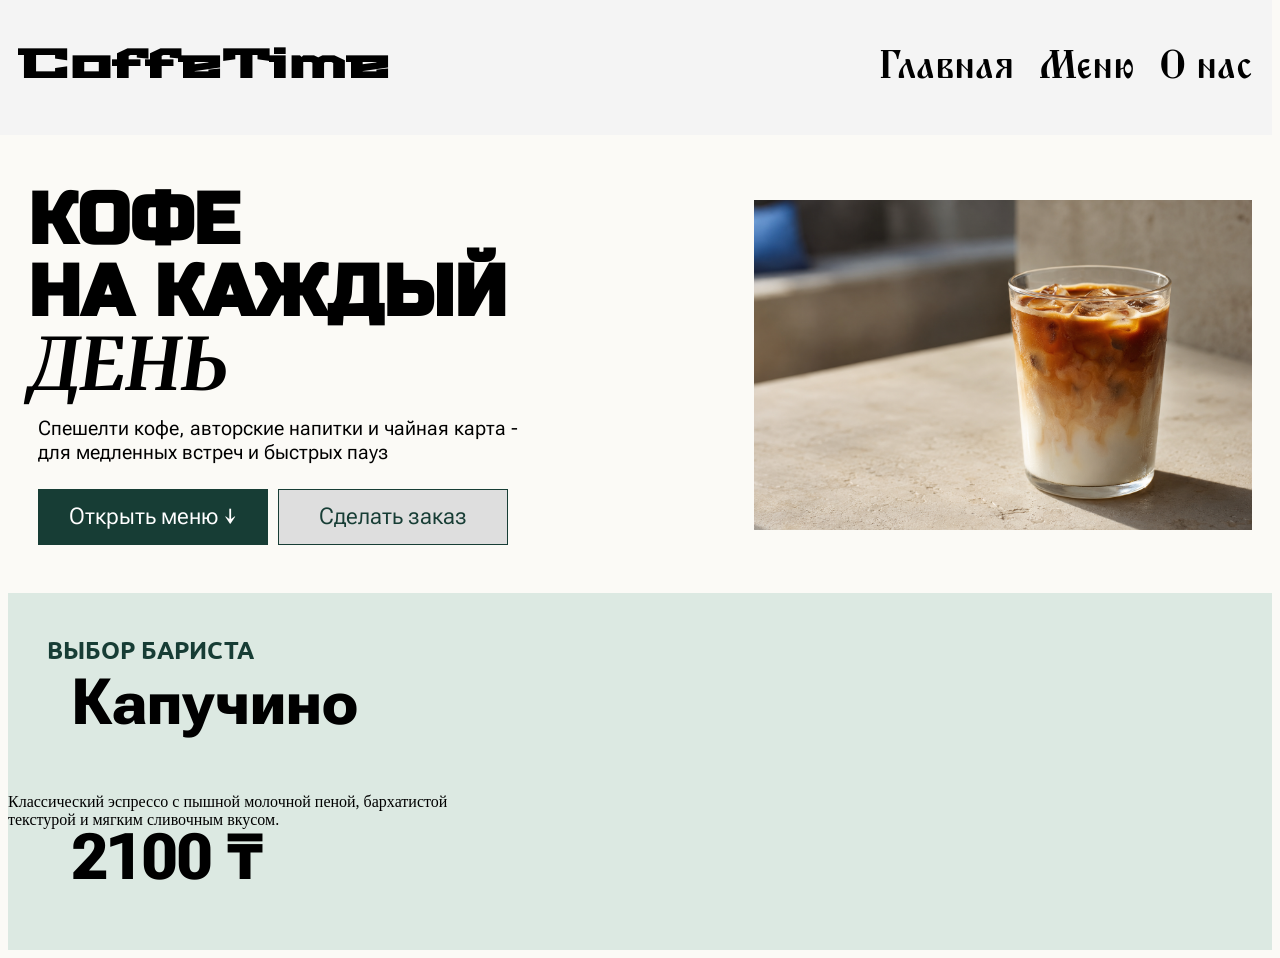
==== index.html @ be076e00 "Initial commit" ====
<!DOCTYPE html>
<html lang="en">
<head>
    <meta charset="UTF-8">
    <meta name="viewport" content="width=device-width, initial-scale=1.0">
    <title>CoffeTime - Добро пожаловать</title>
    <link rel="stylesheet" href="assets/styles/index.css">
</head>
<body>
    <main>
        <header>
            <h1 class="logo">CoffeTime</h1>
            <nav>
                <ul>
                    <li><a href="">Главная</a></li>
                    <li><a href="">Меню</a></li>
                    <li><a href="">О нас</a></li>
                </ul>
            </nav>
        </header>
        <div class="content">
            <div class="text-block">
                <h1>КОФЕ <br>НА КАЖДЫЙ</h1>
                <h1 class="day">ДЕНЬ</h1>
                <p class="desc">Спешелти кофе, авторские напитки и чайная карта - <br>для медленных встреч и быстрых пауз</p>
                <div class="buttons">
                    <button class="first_btn">Открыть меню ↓</button>
                    <button class="second_btn">Сделать заказ</button>
                </div>
            </div>
            <img class="coffe_main" alt="coffee_main" src="assets/images/coffe_main.png">
        </div>
        <div class="barista_box">
            <h3>ВЫБОР БАРИСТА</h3>
            <h2>Капучино</h2>
            <p>Классический эспрессо с пышной молочной пеной, бархатистой<br>текстурой и мягким сливочным вкусом.</p>
            <h2>2100 ₸</h2>
        </div>
    </main>
</body>
</html>
---- assets/styles/index.css ----
@import url('https://fonts.googleapis.com/css2?family=Merriweather:ital,opsz,wght@0,18..144,300..900;1,18..144,300..900&family=Monomakh&family=Roboto+Flex:opsz,wght,XOPQ,XTRA,YOPQ,YTDE,YTFI,YTLC,YTUC@8..144,100..1000,96,468,79,-203,738,514,712&family=Russo+One&family=Stalinist+One&family=Ubuntu+Condensed&family=Ubuntu:ital,wght@0,300;0,400;0,500;0,700;1,300;1,400;1,500;1,700&display=swap');body {
    background-color: #FBFAF6;
}

header {
    display: flex;
    background-color: #f4f4f4;
    justify-content: space-between;
    align-items: center;
    padding: 12px 20px;
    position: sticky;
    margin-top: -10px;
    margin-left: -10px;
}

header nav ul {
    list-style: none;
    display: flex;
    gap: 25px;
}

header .logo {
    font-family: 'Stalinist One', monospace;
    font-size: 40px;
    color: #000000;
}

header a {
    font-family: 'Monomakh', monospace;
    font-size: 40px;
    color: #000000;
    text-decoration: none;
}

header a:hover {
    color: #333634;
    text-decoration: underline;
}

.content {
    display: flex;
    justify-content: space-between;
    align-items: center;
    padding: 0 20px;
    box-sizing: border-box;
    margin-top: 50px;
}

.text-block {
    display: flex;
    flex-direction: column;
}

.content h1 {
    font-family: 'Russo One', monospace;
    font-size: 72px;
    margin: 0;
    line-height: 1;
}

.content .day {
    font-family: 'Merriweather', monospace;
    font-size: 72px;
    font-style: italic;
    margin: 0 0 15px 0;
}

.content .desc {
    font-family: 'Roboto Flex', monospace;
    font-size: 20px;
    margin: 0 0 25px 10px;
}

.buttons {
    display: flex;
    gap: 10px;
}

.first_btn, .second_btn {
    font-family: 'Roboto Flex', monospace;
    font-size: 23px;
    width: 230px;
    height: 56px;
    margin: 0;
    cursor: pointer;
}

.first_btn {
    background-color: #173D35;
    color: #FFFFFF;
    border: none;
    margin-left: 10px;
}

.first_btn:hover {
    background-color: #1B4B40;
}

.second_btn {
    background-color: #DEDEDE;
    color: #173D35;
    border: 1px solid #173D35;
}

.second_btn:hover {
    background-color: #EDEDED;
}

.content .coffe_main {
    width: 498px;
    height: 330px;
    object-fit: cover;
    flex-shrink: 0;
}

.barista_box {
    background-color: #DCE9E2;
    color: #000000;
    margin-top: 48px;
    padding-top: 17px;
    padding-bottom: 2px;
    padding-left: -10px;
}

.barista_box h3 {
    font-family: 'Ubuntu', monospace;
    font-size: 24px;
    color: #173D35;
    margin-left: 39px;
}

.barista_box h2 {
    font-family: 'Roboto Flex', monospace;
    font-size: 64px;
    font-style:normal;
    margin-top: -25px;
    margin-left: 64px;
}
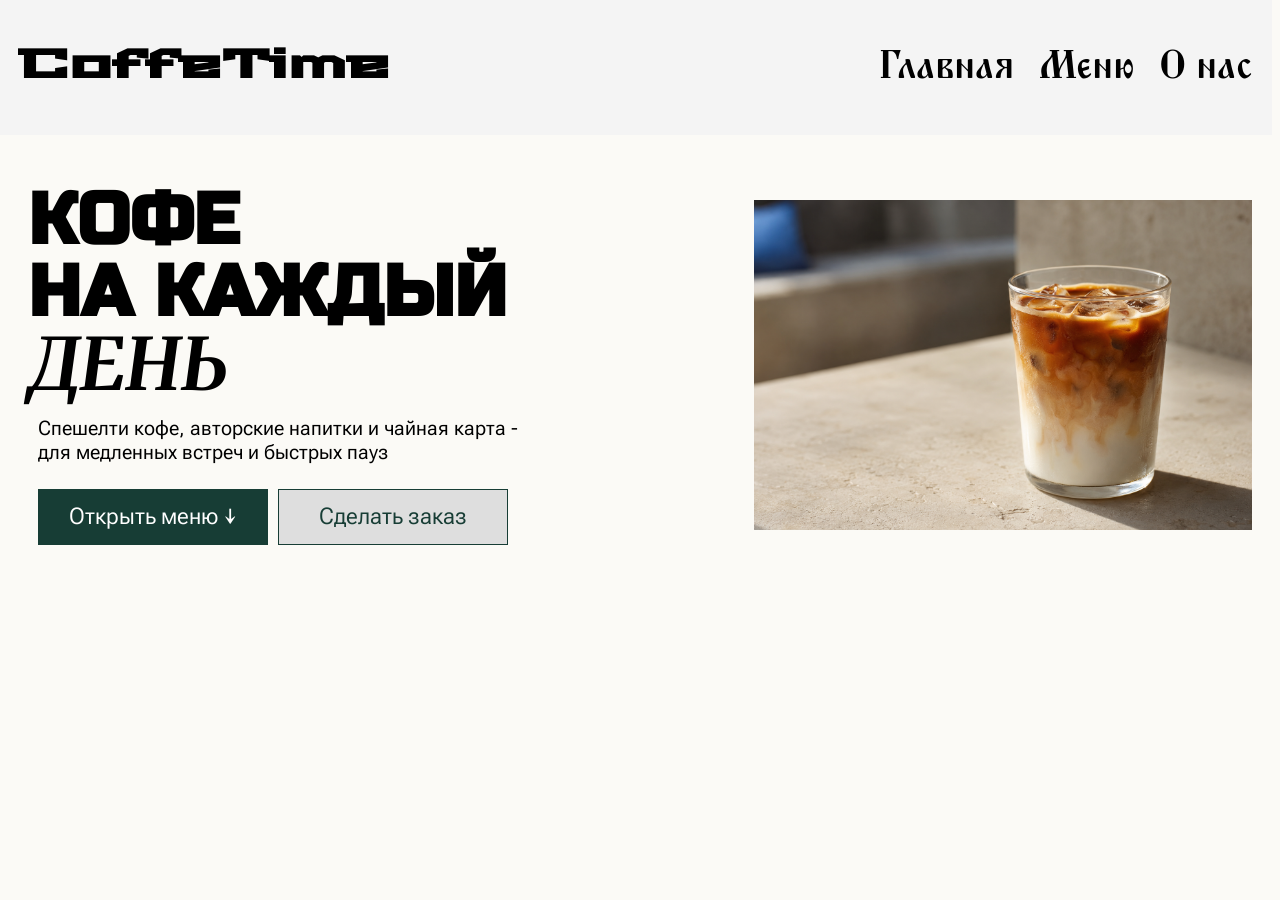
==== commit 75d5490a: "2" ====
--- a/index.html
+++ b/index.html
@@ -30,12 +30,6 @@
             </div>
             <img class="coffe_main" alt="coffee_main" src="assets/images/coffe_main.png">
         </div>
-        <div class="barista_box">
-            <h3>ВЫБОР БАРИСТА</h3>
-            <h2>Капучино</h2>
-            <p>Классический эспрессо с пышной молочной пеной, бархатистой<br>текстурой и мягким сливочным вкусом.</p>
-            <h2>2100 ₸</h2>
-        </div>
     </main>
 </body>
 </html>
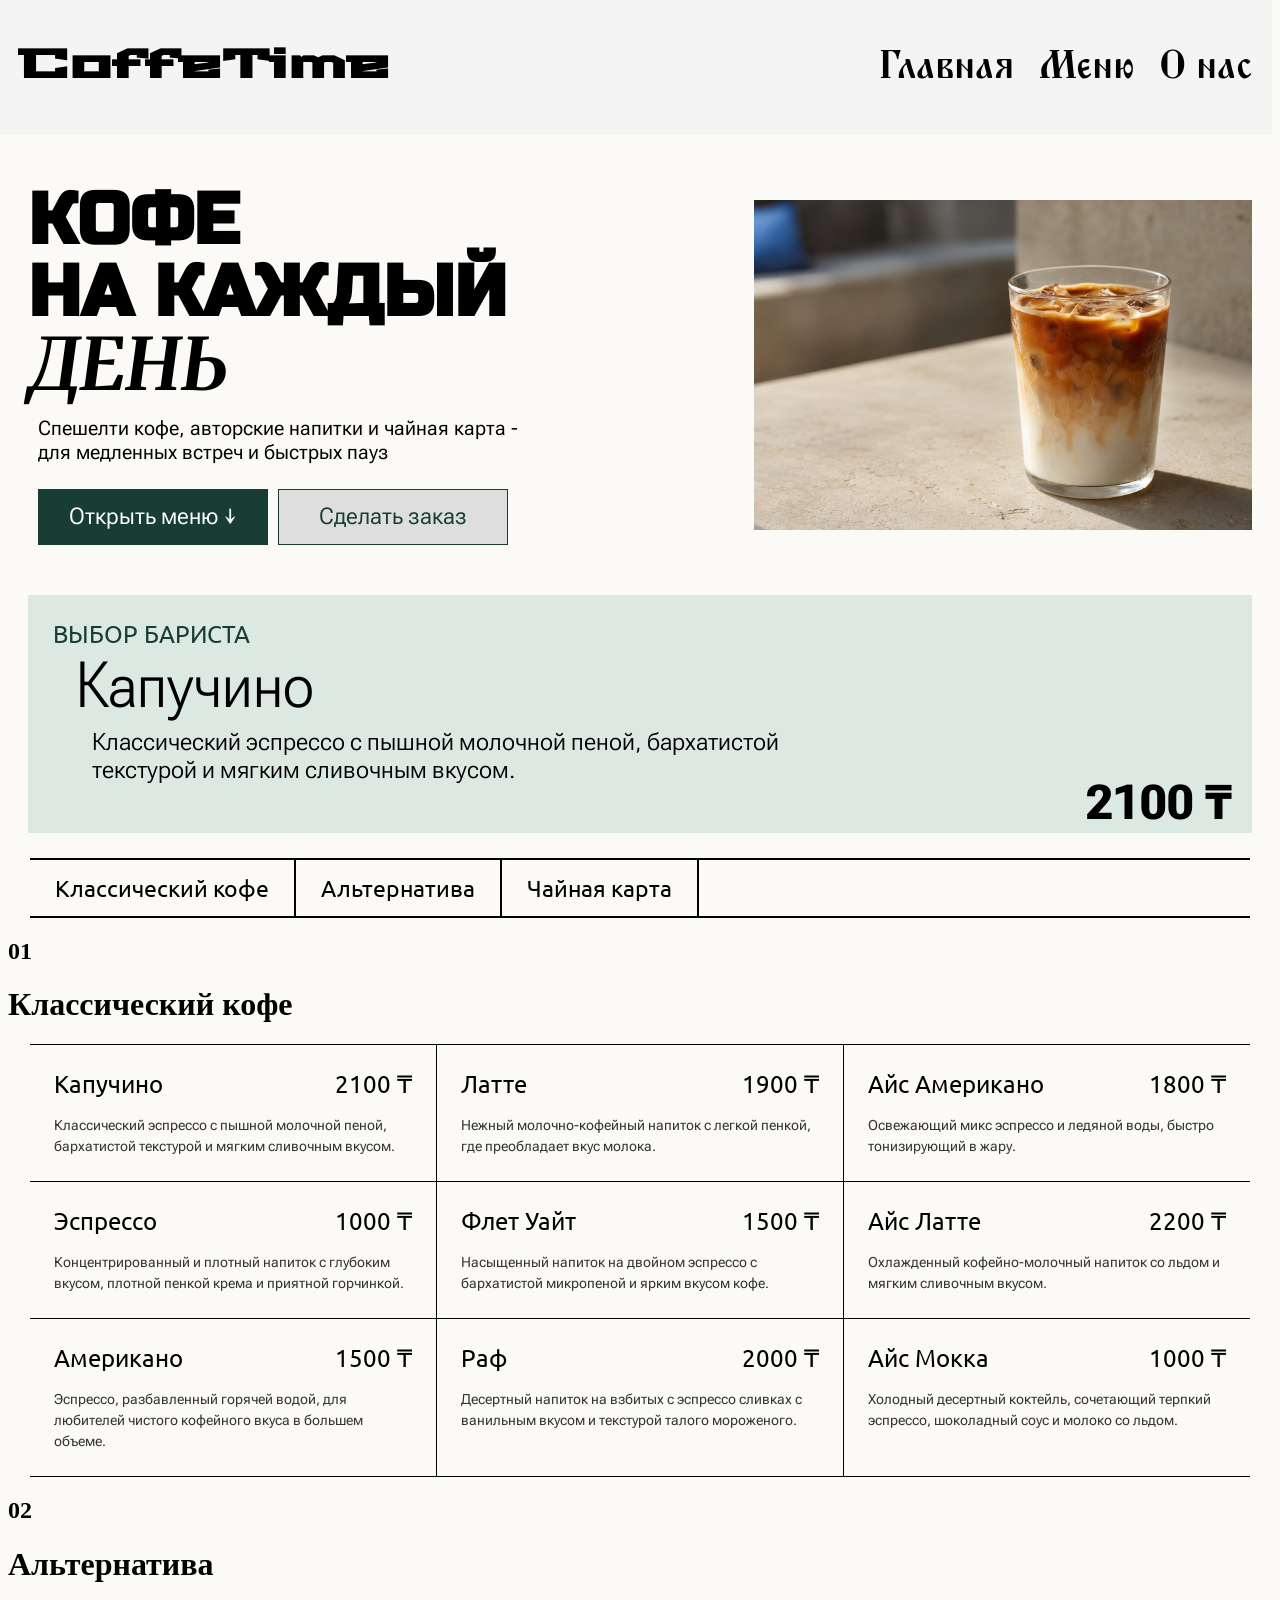
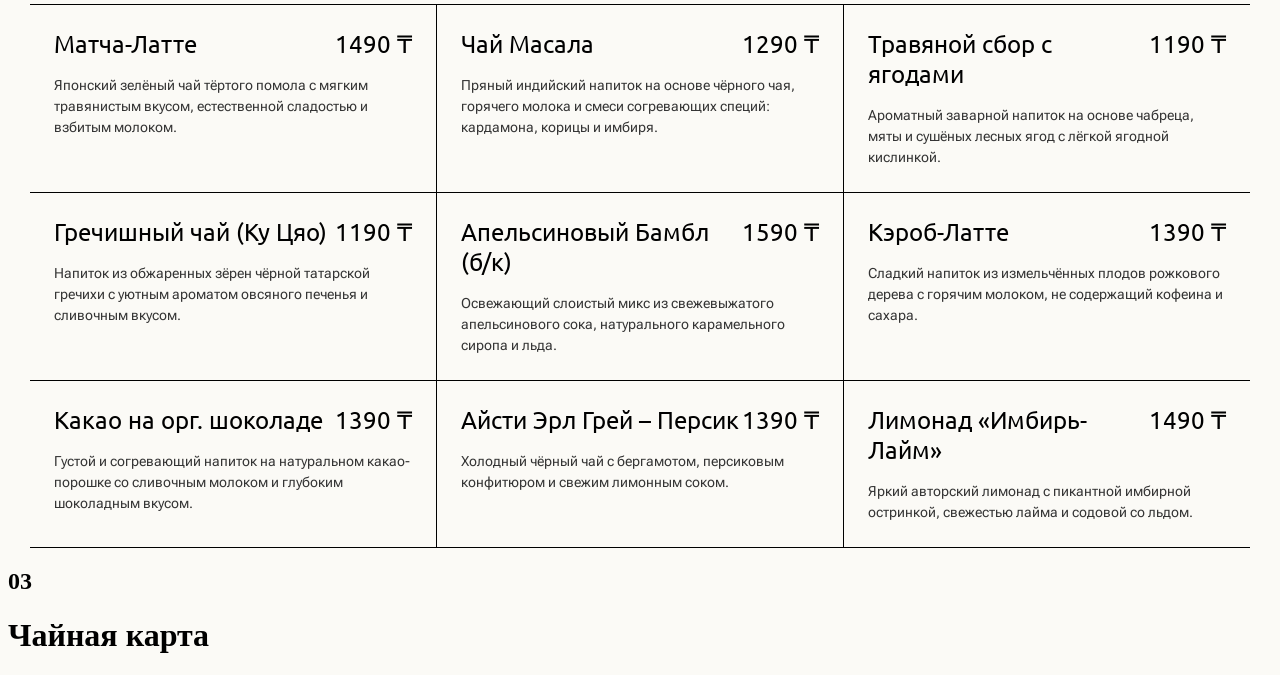
==== commit c47d496a: "21346872136486" ====
--- a/index.html
+++ b/index.html
@@ -8,12 +8,12 @@
 </head>
 <body>
     <main>
-        <header>
+        <header id="main">
             <h1 class="logo">CoffeTime</h1>
             <nav>
                 <ul>
-                    <li><a href="">Главная</a></li>
-                    <li><a href="">Меню</a></li>
+                    <li><a href="#main">Главная</a></li>
+                    <li><a href="#menu">Меню</a></li>
                     <li><a href="">О нас</a></li>
                 </ul>
             </nav>
@@ -24,12 +24,169 @@
                 <h1 class="day">ДЕНЬ</h1>
                 <p class="desc">Спешелти кофе, авторские напитки и чайная карта - <br>для медленных встреч и быстрых пауз</p>
                 <div class="buttons">
-                    <button class="first_btn">Открыть меню ↓</button>
+                    <a href="#menu"><button class="first_btn">Открыть меню ↓</button></a>
                     <button class="second_btn">Сделать заказ</button>
                 </div>
             </div>
             <img class="coffe_main" alt="coffee_main" src="assets/images/coffe_main.png">
         </div>
+        <div class="content" id="menu">
+            <div class="barista_box">
+                <h3 class="text-block">ВЫБОР БАРИСТА</h3>
+                <h2 class="text-block">Капучино</h2>
+                <p class="text-block">Классический эспрессо с пышной молочной пеной, бархатистой<br>текстурой и мягким сливочным вкусом.</p>
+                <h2 class="price">2100 ₸</h2>
+            </div>
+        </div>
+        <div class="selector">
+            <nav>
+                <ul>
+                    <li><button class="first">Классический кофе</button></li>
+                    <li><button class="second">Альтернатива</button></li>
+                    <li><button class="third">Чайная карта</button></li>
+                </ul>
+            </nav>
+        </div>
+        <h2>01</h2>
+        <h1>Классический кофе</h1>
+        <div class="menu-grid">
+            <div class="menu-item">
+                <div class="item-header">
+                <span class="item-name">Капучино</span>
+                <span class="item-price">2100 ₸</span>
+                </div>
+                <p class="item-desc">Классический эспрессо с пышной молочной пеной, бархатистой текстурой и мягким сливочным вкусом.</p>
+            </div>
+            <div class="menu-item">
+                <div class="item-header">
+                <span class="item-name">Латте</span>
+                <span class="item-price">1900 ₸</span>
+                </div>
+                <p class="item-desc">Нежный молочно-кофейный напиток с легкой пенкой, где преобладает вкус молока.</p>
+            </div>
+            <div class="menu-item">
+                <div class="item-header">
+                <span class="item-name">Айс Американо</span>
+                <span class="item-price">1800 ₸</span>
+                </div>
+                <p class="item-desc">Освежающий микс эспрессо и ледяной воды, быстро тонизирующий в жару.</p>
+            </div>
+
+            <div class="menu-item">
+                <div class="item-header">
+                <span class="item-name">Эспрессо</span>
+                <span class="item-price">1000 ₸</span>
+                </div>
+                <p class="item-desc">Концентрированный и плотный напиток с глубоким вкусом, плотной пенкой крема и приятной горчинкой.</p>
+            </div>
+            <div class="menu-item">
+                <div class="item-header">
+                <span class="item-name">Флет Уайт</span>
+                <span class="item-price">1500 ₸</span>
+                </div>
+                <p class="item-desc">Насыщенный напиток на двойном эспрессо с бархатистой микропеной и ярким вкусом кофе.</p>
+            </div>
+            <div class="menu-item">
+                <div class="item-header">
+                <span class="item-name">Айс Латте</span>
+                <span class="item-price">2200 ₸</span>
+                </div>
+                <p class="item-desc">Охлажденный кофейно-молочный напиток со льдом и мягким сливочным вкусом.</p>
+            </div>
+
+            <div class="menu-item">
+                <div class="item-header">
+                <span class="item-name">Американо</span>
+                <span class="item-price">1500 ₸</span>
+                </div>
+                <p class="item-desc">Эспрессо, разбавленный горячей водой, для любителей чистого кофейного вкуса в большем объеме.</p>
+            </div>
+            <div class="menu-item">
+                <div class="item-header">
+                <span class="item-name">Раф</span>
+                <span class="item-price">2000 ₸</span>
+                </div>
+                <p class="item-desc">Десертный напиток на взбитых с эспрессо сливках с ванильным вкусом и текстурой талого мороженого.</p>
+            </div>
+            <div class="menu-item">
+                <div class="item-header">
+                <span class="item-name">Айс Мокка</span>
+                <span class="item-price">1000 ₸</span>
+                </div>
+                <p class="item-desc">Холодный десертный коктейль, сочетающий терпкий эспрессо, шоколадный соус и молоко со льдом.</p>
+            </div>
+        </div>
+        <h2>02</h2>
+        <h1>Альтернатива</h1>
+        <div class="menu-grid">
+            <div class="menu-item">
+                <div class="item-header">
+                <span class="item-name">Матча-Латте</span>
+                <span class="item-price">1490 ₸</span>
+                </div>
+                <p class="item-desc">Японский зелёный чай тёртого помола с мягким травянистым вкусом, естественной сладостью и взбитым молоком.</p>
+            </div>
+            <div class="menu-item">
+                <div class="item-header">
+                <span class="item-name">Чай Масала</span>
+                <span class="item-price">1290 ₸</span>
+                </div>
+                <p class="item-desc">Пряный индийский напиток на основе чёрного чая, горячего молока и смеси согревающих специй: кардамона, корицы и имбиря.</p>
+            </div>
+            <div class="menu-item">
+                <div class="item-header">
+                <span class="item-name">Травяной сбор с ягодами</span>
+                <span class="item-price">1190 ₸</span>
+                </div>
+                <p class="item-desc">Ароматный заварной напиток на основе чабреца, мяты и сушёных лесных ягод с лёгкой ягодной кислинкой.</p>
+            </div>
+
+            <div class="menu-item">
+                <div class="item-header">
+                <span class="item-name">Гречишный чай (Ку Цяо)</span>
+                <span class="item-price">1190 ₸</span>
+                </div>
+                <p class="item-desc">Напиток из обжаренных зёрен чёрной татарской гречихи с уютным ароматом овсяного печенья и сливочным вкусом.</p>
+            </div>
+            <div class="menu-item">
+                <div class="item-header">
+                <span class="item-name">Апельсиновый Бамбл (б/к)</span>
+                <span class="item-price">1590 ₸</span>
+                </div>
+                <p class="item-desc">Освежающий слоистый микс из свежевыжатого апельсинового сока, натурального карамельного сиропа и льда.</p>
+            </div>
+            <div class="menu-item">
+                <div class="item-header">
+                <span class="item-name">Кэроб-Латте</span>
+                <span class="item-price">1390 ₸</span>
+                </div>
+                <p class="item-desc">Сладкий напиток из измельчённых плодов рожкового дерева с горячим молоком, не содержащий кофеина и сахара.</p>
+            </div>
+
+            <div class="menu-item">
+                <div class="item-header">
+                <span class="item-name">Какао на орг. шоколаде</span>
+                <span class="item-price">1390 ₸</span>
+                </div>
+                <p class="item-desc">Густой и согревающий напиток на натуральном какао-порошке со сливочным молоком и глубоким шоколадным вкусом.</p>
+            </div>
+            <div class="menu-item">
+                <div class="item-header">
+                <span class="item-name">Айсти Эрл Грей – Персик</span>
+                <span class="item-price">1390 ₸</span>
+                </div>
+                <p class="item-desc">Холодный чёрный чай с бергамотом, персиковым конфитюром и свежим лимонным соком.</p>
+            </div>
+            <div class="menu-item">
+                <div class="item-header">
+                <span class="item-name">Лимонад «Имбирь-Лайм»</span>
+                <span class="item-price">1490 ₸</span>
+                </div>
+                <p class="item-desc">Яркий авторский лимонад с пикантной имбирной остринкой, свежестью лайма и содовой со льдом.</p>
+            </div>
+        </div>
+        <h2>03</h2>
+        <h1>Чайная карта</h1>
     </main>
 </body>
 </html>
--- a/assets/styles/index.css
+++ b/assets/styles/index.css
@@ -1,4 +1,12 @@
 @import url('https://fonts.googleapis.com/css2?family=Merriweather:ital,opsz,wght@0,18..144,300..900;1,18..144,300..900&family=Monomakh&family=Roboto+Flex:opsz,wght,XOPQ,XTRA,YOPQ,YTDE,YTFI,YTLC,YTUC@8..144,100..1000,96,468,79,-203,738,514,712&family=Russo+One&family=Stalinist+One&family=Ubuntu+Condensed&family=Ubuntu:ital,wght@0,300;0,400;0,500;0,700;1,300;1,400;1,500;1,700&display=swap');body {
+    background-color: #FBFAF6;
+}
+
+html {
+  scroll-behavior: smooth;
+}
+
+body {
     background-color: #FBFAF6;
 }
 
@@ -46,11 +54,6 @@
     margin-top: 50px;
 }
 
-.text-block {
-    display: flex;
-    flex-direction: column;
-}
-
 .content h1 {
     font-family: 'Russo One', monospace;
     font-size: 72px;
@@ -114,25 +117,173 @@
 }
 
 .barista_box {
+    width: 100%;
     background-color: #DCE9E2;
-    color: #000000;
-    margin-top: 48px;
-    padding-top: 17px;
-    padding-bottom: 2px;
-    padding-left: -10px;
+    padding-bottom: 25px;
 }
 
 .barista_box h3 {
     font-family: 'Ubuntu', monospace;
     font-size: 24px;
+    font-weight: 400;
     color: #173D35;
-    margin-left: 39px;
+    margin-left: 25px;
 }
 
 .barista_box h2 {
     font-family: 'Roboto Flex', monospace;
     font-size: 64px;
-    font-style:normal;
+    font-style: normal;
+    font-weight: 400;
+    margin-left: 48px;
     margin-top: -25px;
+}
+
+.barista_box p {
+    font-family: 'Roboto Flex', monospace;
+    font-size: 24px;
+    font-style: normal;
+    font-weight: 350;
+    margin-top: -48px;
     margin-left: 64px;
-}+}
+
+.barista_box .price {
+    position: absolute;
+    right: 48px;
+    transform: translateY(-60%);
+    font-family: 'Roboto Flex', monospace;
+    font-size: 48px;
+    font-weight: bold;
+    margin: 0;
+}
+
+.text-block {
+    display: flex;
+    flex-direction: column;
+}
+
+.selector {
+    display: flex;
+    background-color: #FBFAF6;
+    justify-content: space-between;
+    align-items: center;    
+    position: sticky;
+    margin-top: 25px;
+    margin-left: 22px;
+    margin-right: 22px;
+    border: 2px solid #000000;
+    border-left: none;
+    border-right: none;
+}
+
+.selector nav ul {
+    list-style: none;
+    display: flex;
+    gap: 0px;
+    width: 100%;
+    margin: 0;
+    padding: 0;
+}
+
+.selector button {
+    font-family: 'Ubuntu', monospace;
+    font-weight: 400;
+    font-size: 23px;
+    flex: 1;
+    height: 56px;
+    margin: 0;
+    cursor: pointer;
+    background-color: #FBFAF6;
+    box-sizing: border-box;
+    padding-left: 25px;
+    padding-right: 25px;
+}
+
+.selector .first {
+    border-top: none;
+    border-bottom: none;
+    border-left: none;
+    border-right: none;
+}
+
+.selector .second {
+    border-left: 2px solid #000000;
+
+    border-top: none;
+    border-bottom: none;
+    border-right: none;
+}
+
+.selector .third {
+    border-left: 2px solid #000000;
+    border-right: 2px solid #000000;
+
+    border-top: none;
+    border-bottom: none;
+}
+
+.menu-grid {
+  display: grid;
+  grid-template-columns: repeat(3, 1fr);
+  background-color: #FBFAF6;
+  margin-left: 22px;
+  margin-right: 22px;
+  box-sizing: border-box;
+  gap: 1px;
+  background-color: #000000;
+
+  border: 1px solid #000000;
+  border-left: none;
+  border-right: none;
+}
+
+.menu-item {
+  background-color: #FBFAF6;
+  padding: 24px;
+  display: flex;
+  flex-direction: column;
+  box-sizing: border-box;
+}
+
+.item-header {
+  display: flex;
+  justify-content: space-between;
+  align-items: baseline;
+  margin-bottom: 16px;
+}
+
+.item-name {
+  font-family: 'Ubuntu', monospace;
+  font-size: 24px;
+  font-weight: 400;
+  color: #000000;
+}
+
+.item-price {
+  font-family: 'Ubuntu', monospace;
+  font-size: 24px;
+  font-weight: normal;
+  color: #000000;
+  white-space: nowrap;
+}
+
+.item-desc {
+  font-family: 'Roboto Flex', monospace;
+  font-size: 14px;
+  line-height: 1.5;
+  color: #333333;
+  margin: 0;
+}
+
+@media (max-width: 900px) {
+  .menu-grid {
+    grid-template-columns: repeat(2, 1fr);
+  }
+}
+
+@media (max-width: 600px) {
+  .menu-grid {
+    grid-template-columns: 1fr;
+  }
+}
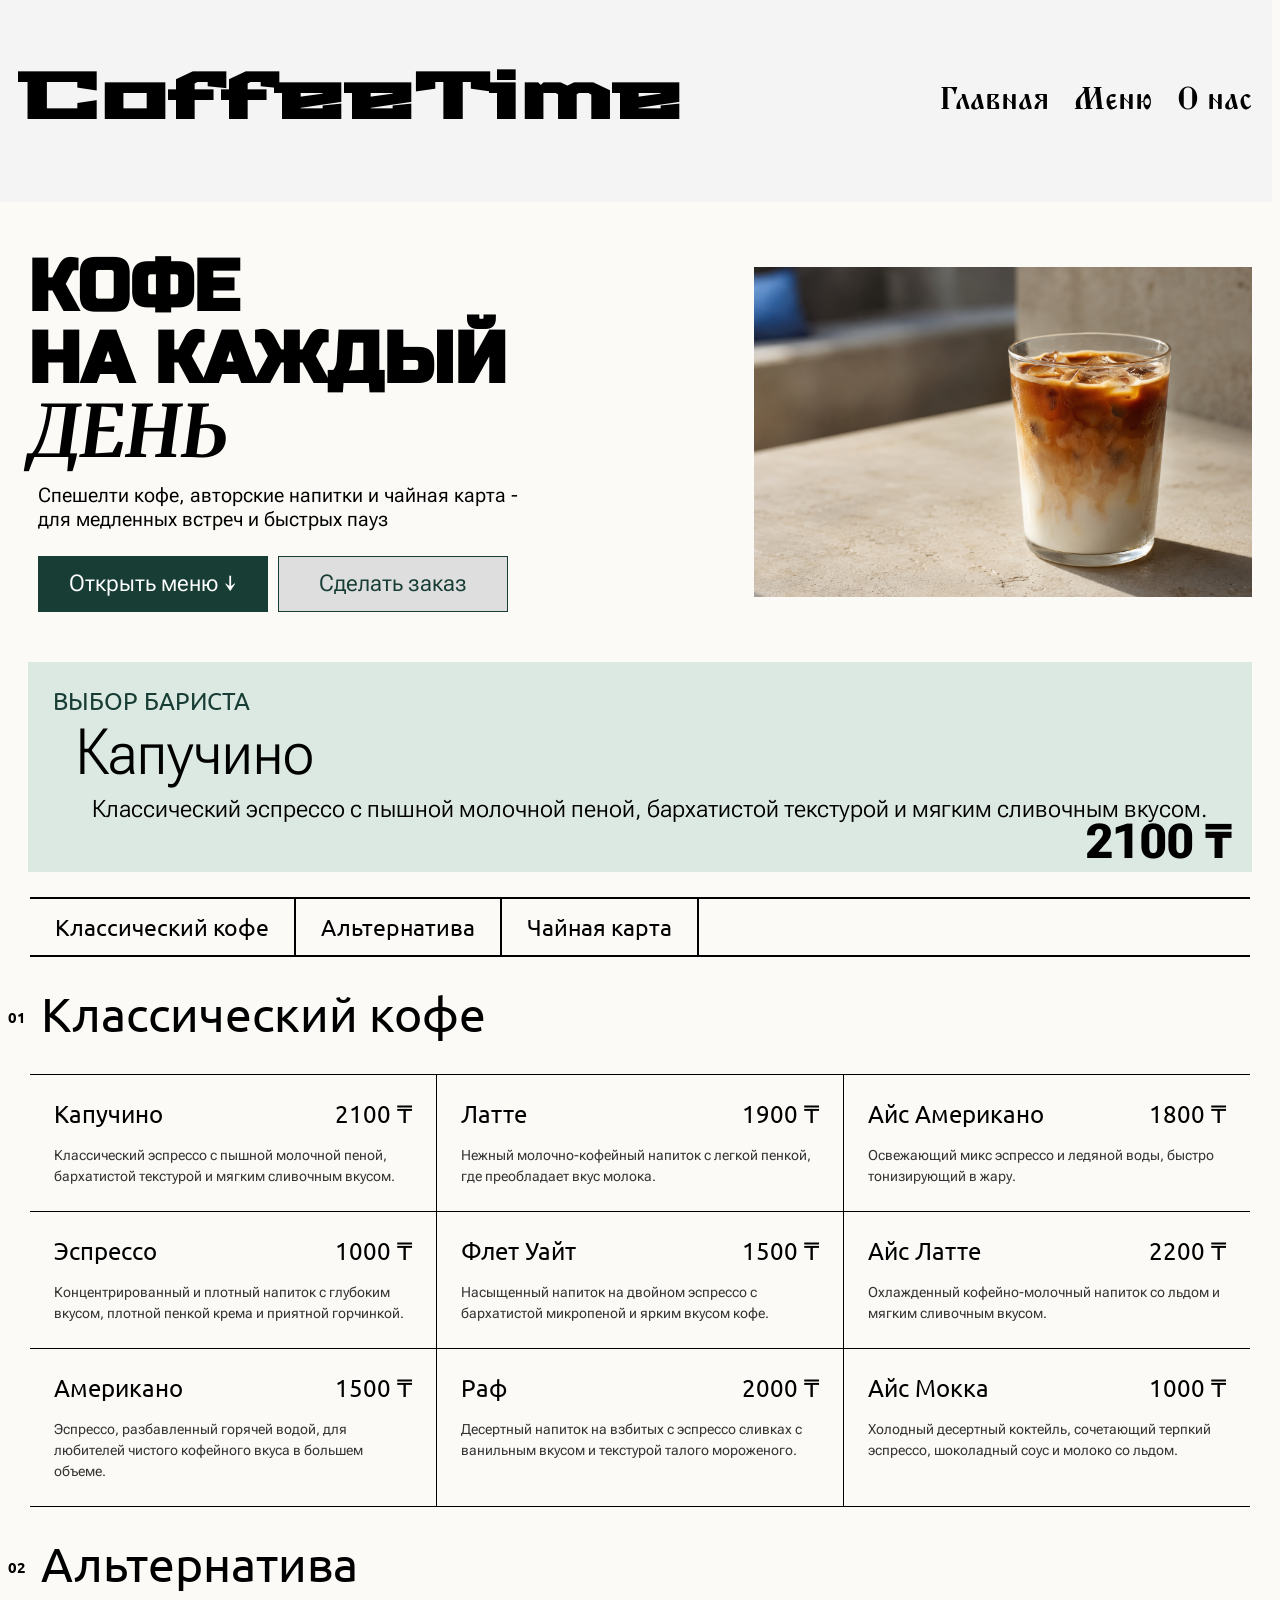
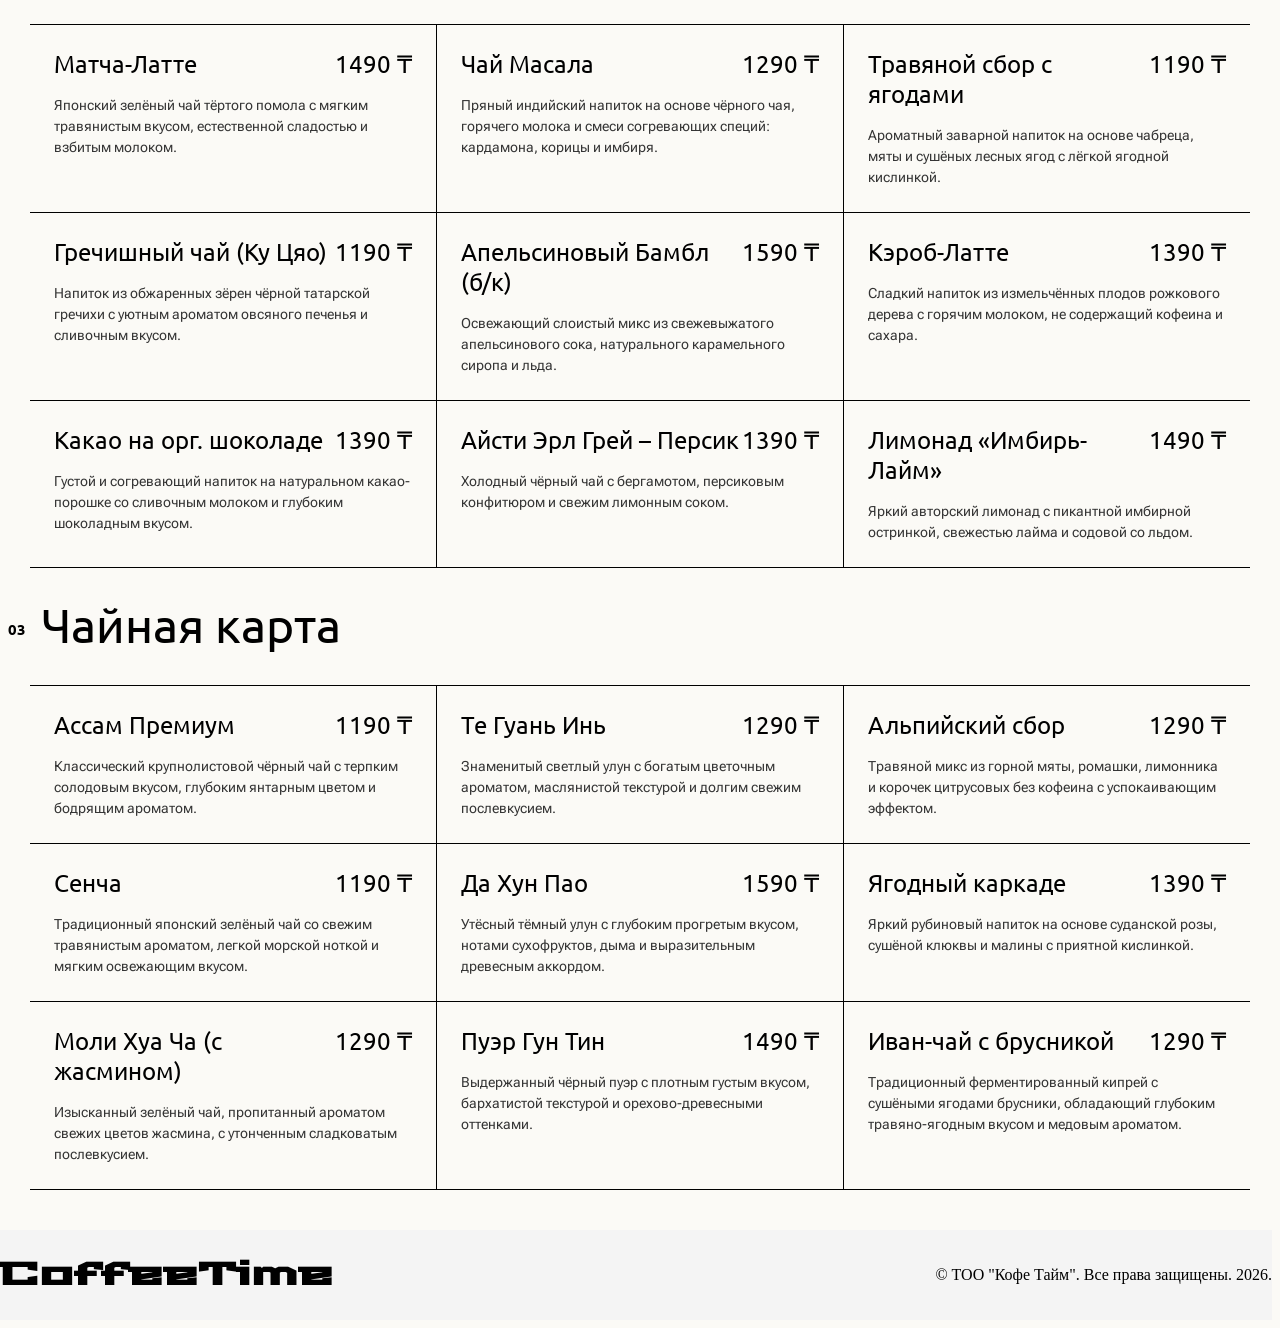
==== commit 67cac202: "Updated layout and stylesheet" ====
--- a/index.html
+++ b/index.html
@@ -3,13 +3,13 @@
 <head>
     <meta charset="UTF-8">
     <meta name="viewport" content="width=device-width, initial-scale=1.0">
-    <title>CoffeTime - Добро пожаловать</title>
+    <title>CoffeeTime - Добро пожаловать</title>
     <link rel="stylesheet" href="assets/styles/index.css">
 </head>
 <body>
     <main>
         <header id="main">
-            <h1 class="logo">CoffeTime</h1>
+            <h1 class="logo">CoffeeTime</h1>
             <nav>
                 <ul>
                     <li><a href="#main">Главная</a></li>
@@ -33,22 +33,24 @@
         <div class="content" id="menu">
             <div class="barista_box">
                 <h3 class="text-block">ВЫБОР БАРИСТА</h3>
-                <h2 class="text-block">Капучино</h2>
-                <p class="text-block">Классический эспрессо с пышной молочной пеной, бархатистой<br>текстурой и мягким сливочным вкусом.</p>
-                <h2 class="price">2100 ₸</h2>
+                <h2 class="text-block" id="coffee_name">Капучино</h2>
+                <p class="text-block" id="coffee_description">Классический эспрессо с пышной молочной пеной, бархатистой<br>текстурой и мягким сливочным вкусом.</p>
+                <h2 class="price" id="coffee_price">2100 ₸</h2>
             </div>
         </div>
         <div class="selector">
             <nav>
                 <ul>
-                    <li><button class="first">Классический кофе</button></li>
-                    <li><button class="second">Альтернатива</button></li>
-                    <li><button class="third">Чайная карта</button></li>
+                    <li><a href="#classic-coffee"><button class="first">Классический кофе</button></a></li>
+                    <li><a href="#alternatives"><button class="second">Альтернатива</button></a></li>
+                    <li><a href="#tea-card"><button class="third">Чайная карта</button></a></li>
                 </ul>
             </nav>
         </div>
-        <h2>01</h2>
-        <h1>Классический кофе</h1>
+        <div class="menu_category">
+            <h2 id="classic-coffee" class="number">01</h2>
+            <h1 class="category_name">Классический кофе</h1>
+        </div>
         <div class="menu-grid">
             <div class="menu-item">
                 <div class="item-header">
@@ -116,8 +118,10 @@
                 <p class="item-desc">Холодный десертный коктейль, сочетающий терпкий эспрессо, шоколадный соус и молоко со льдом.</p>
             </div>
         </div>
-        <h2>02</h2>
-        <h1>Альтернатива</h1>
+        <div class="menu_category">
+            <h2 id="alternatives" class="number">02</h2>
+            <h1 class="category_name">Альтернатива</h1>
+        </div>
         <div class="menu-grid">
             <div class="menu-item">
                 <div class="item-header">
@@ -185,8 +189,85 @@
                 <p class="item-desc">Яркий авторский лимонад с пикантной имбирной остринкой, свежестью лайма и содовой со льдом.</p>
             </div>
         </div>
-        <h2>03</h2>
-        <h1>Чайная карта</h1>
+        <div class="menu_category">
+            <h2 id="tea-card" class="number">03</h2>
+            <h1 class="category_name">Чайная карта</h1>
+        </div>
+        <div class="menu-grid">
+            <div class="menu-item">
+                <div class="item-header">
+                <span class="item-name">Ассам Премиум</span>
+                <span class="item-price">1190 ₸</span>
+                </div>
+                <p class="item-desc">Классический крупнолистовой чёрный чай с терпким солодовым вкусом, глубоким янтарным цветом и бодрящим ароматом.</p>
+            </div>
+            <div class="menu-item">
+                <div class="item-header">
+                <span class="item-name">Те Гуань Инь</span>
+                <span class="item-price">1290 ₸</span>
+                </div>
+                <p class="item-desc">Знаменитый светлый улун с богатым цветочным ароматом, маслянистой текстурой и долгим свежим послевкусием.</p>
+            </div>
+            <div class="menu-item">
+                <div class="item-header">
+                <span class="item-name">Альпийский сбор</span>
+                <span class="item-price">1290 ₸</span>
+                </div>
+                <p class="item-desc">Травяной микс из горной мяты, ромашки, лимонника и корочек цитрусовых без кофеина с успокаивающим эффектом.</p>
+            </div>
+
+            <div class="menu-item">
+                <div class="item-header">
+                <span class="item-name">Сенча</span>
+                <span class="item-price">1190 ₸</span>
+                </div>
+                <p class="item-desc">Традиционный японский зелёный чай со свежим травянистым ароматом, легкой морской ноткой и мягким освежающим вкусом.</p>
+            </div>
+            <div class="menu-item">
+                <div class="item-header">
+                <span class="item-name">Да Хун Пао</span>
+                <span class="item-price">1590 ₸</span>
+                </div>
+                <p class="item-desc">Утёсный тёмный улун с глубоким прогретым вкусом, нотами сухофруктов, дыма и выразительным древесным аккордом.</p>
+            </div>
+            <div class="menu-item">
+                <div class="item-header">
+                <span class="item-name">Ягодный каркаде</span>
+                <span class="item-price">1390 ₸</span>
+                </div>
+                <p class="item-desc">Яркий рубиновый напиток на основе суданской розы, сушёной клюквы и малины с приятной кислинкой.</p>
+            </div>
+
+            <div class="menu-item">
+                <div class="item-header">
+                <span class="item-name">Моли Хуа Ча (с жасмином)</span>
+                <span class="item-price">1290 ₸</span>
+                </div>
+                <p class="item-desc">Изысканный зелёный чай, пропитанный ароматом свежих цветов жасмина, с утонченным сладковатым послевкусием.</p>
+            </div>
+            <div class="menu-item">
+                <div class="item-header">
+                <span class="item-name">Пуэр Гун Тин</span>
+                <span class="item-price">1490 ₸</span>
+                </div>
+                <p class="item-desc">Выдержанный чёрный пуэр с плотным густым вкусом, бархатистой текстурой и орехово-древесными оттенками.</p>
+            </div>
+            <div class="menu-item">
+                <div class="item-header">
+                <span class="item-name">Иван-чай с брусникой</span>
+                <span class="item-price">1290 ₸</span>
+                </div>
+                <p class="item-desc">Традиционный ферментированный кипрей с сушёными ягодами брусники, обладающий глубоким травяно-ягодным вкусом и медовым ароматом.</p>
+            </div>
+        </div>
+        <div class="content">
+
+        </div>
+        <footer>
+            <h1 class="logo">CoffeeTime</h1>
+            <p>&copy; ТОО "Кофе Тайм". Все права защищены. 2026.</p>
+        </footer>
+        <script src="assets/scripts/barista.js"></script>
     </main>
 </body>
 </html>
--- a/assets/styles/index.css
+++ b/assets/styles/index.css
@@ -8,6 +8,8 @@
 
 body {
     background-color: #FBFAF6;
+    scrollbar-width: thin;
+    scrollbar-color: #FBFAF6 #FBFAF6;
 }
 
 header {
@@ -27,15 +29,15 @@
     gap: 25px;
 }
 
-header .logo {
+header, footer .logo {
     font-family: 'Stalinist One', monospace;
-    font-size: 40px;
+    font-size: 32px;
     color: #000000;
 }
 
 header a {
     font-family: 'Monomakh', monospace;
-    font-size: 40px;
+    font-size: 32px;
     color: #000000;
     text-decoration: none;
 }
@@ -276,6 +278,38 @@
   margin: 0;
 }
 
+.menu_category {
+    display: flex;
+    gap: 15px;
+    margin-top: 38px
+}
+
+.number {
+    color: #000000;
+    font-family: 'Ubuntu', monospace;
+    font-weight: bold;
+    font-size: 15px;
+}
+
+.category_name {
+    font-family: 'Ubuntu', monospace;
+    font-weight: 400;
+    font-size: 48px;
+    margin-top: -10px;
+}
+
+footer {
+    display: flex;
+    background-color: #f4f4f4;
+    justify-content: space-between;
+    align-items: center;
+    position: sticky;
+    margin-top: -10px;
+    margin-left: -10px;
+}
+
+
+
 @media (max-width: 900px) {
   .menu-grid {
     grid-template-columns: repeat(2, 1fr);
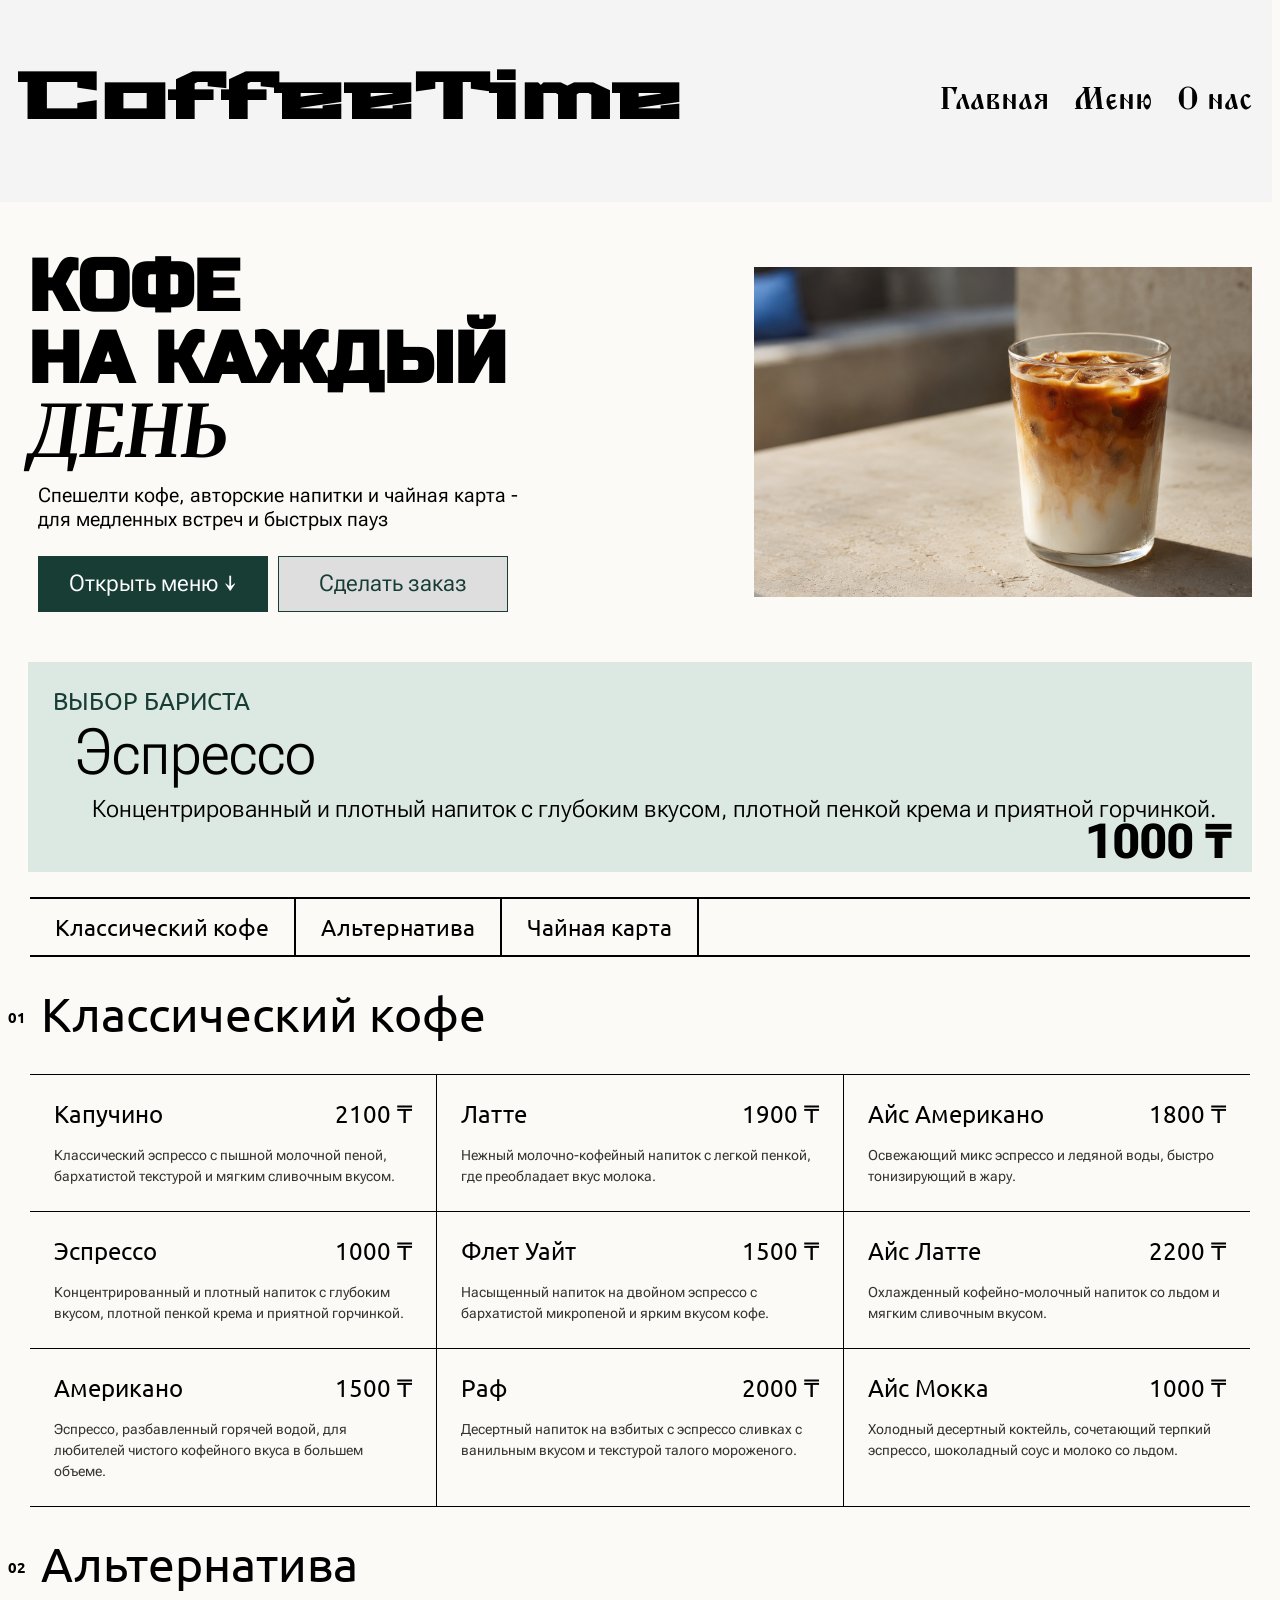
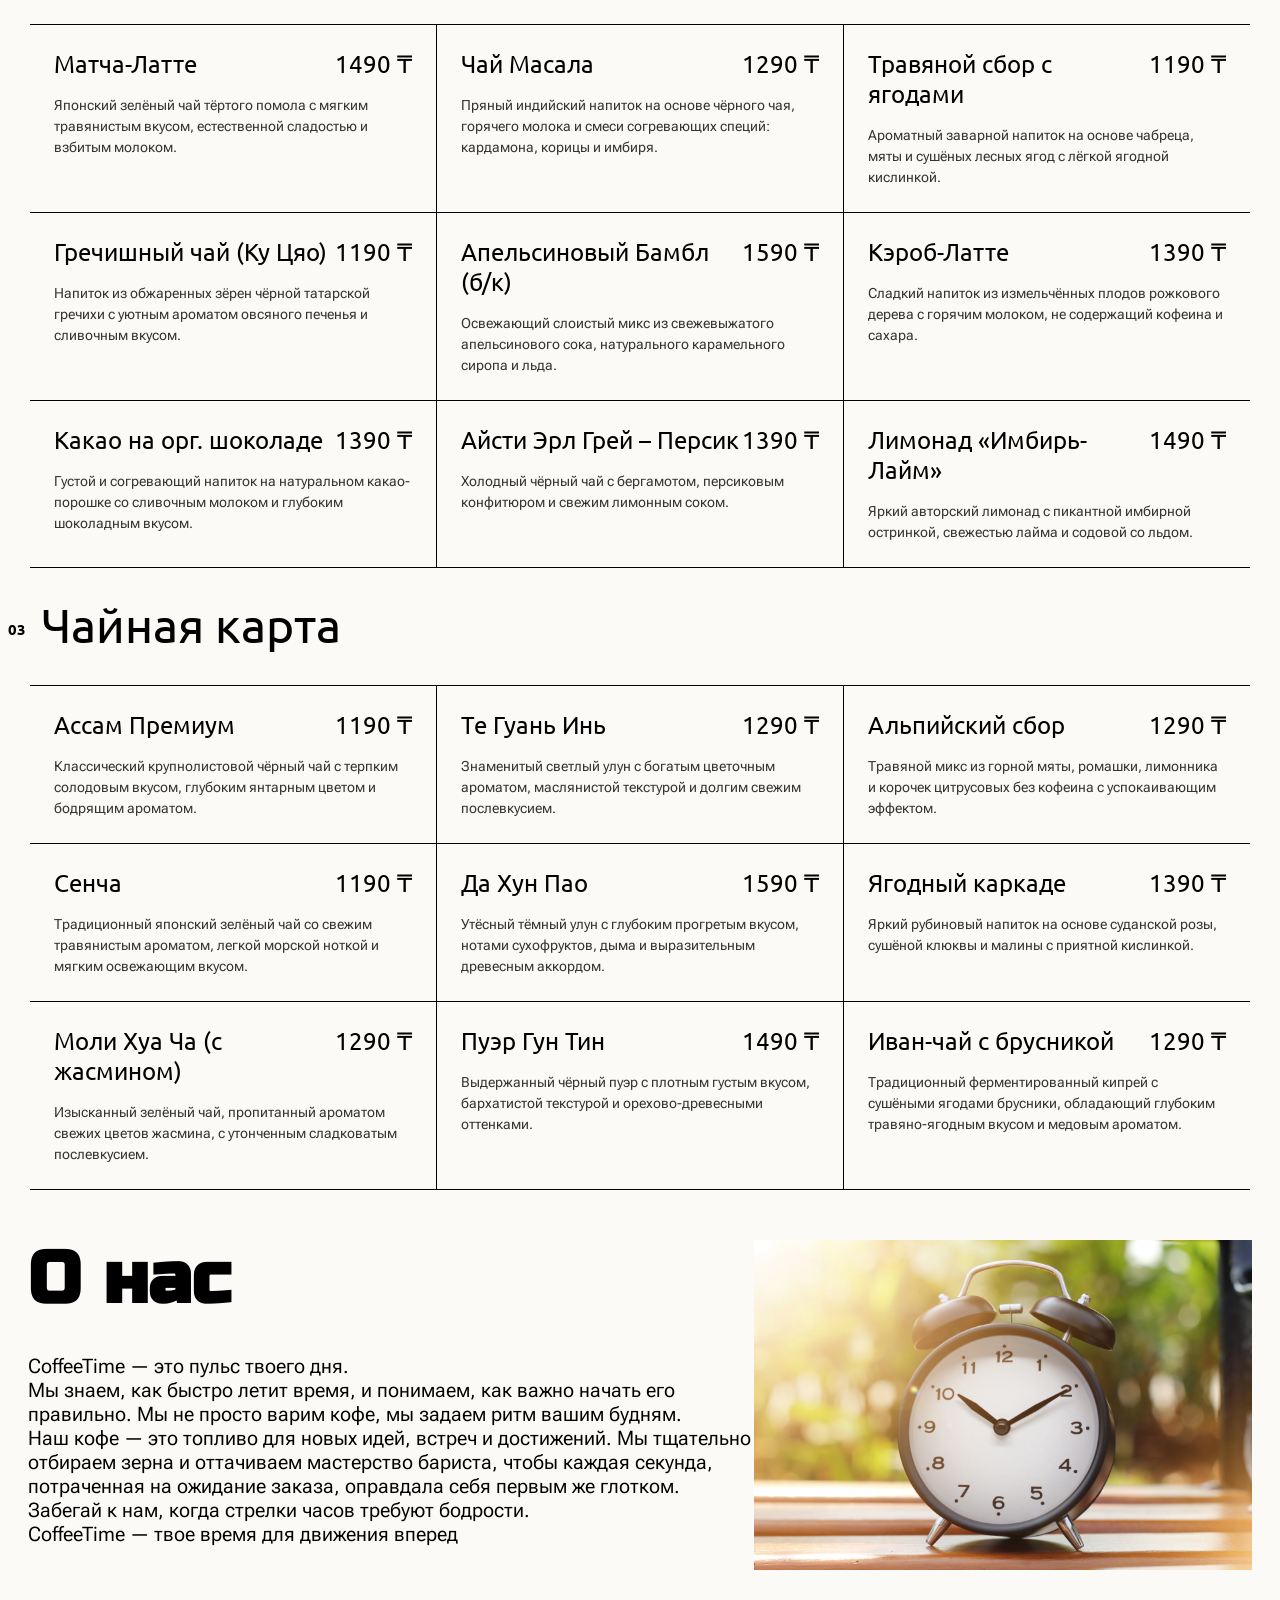
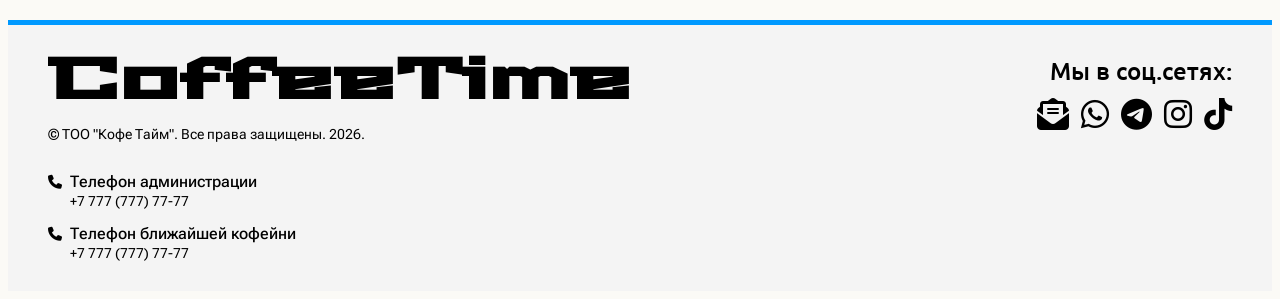
==== commit c9663111: "updated layout" ====
--- a/index.html
+++ b/index.html
@@ -5,6 +5,7 @@
     <meta name="viewport" content="width=device-width, initial-scale=1.0">
     <title>CoffeeTime - Добро пожаловать</title>
     <link rel="stylesheet" href="assets/styles/index.css">
+    <link rel="stylesheet" href="https://cdnjs.cloudflare.com/ajax/libs/font-awesome/6.5.1/css/all.min.css">
 </head>
 <body>
     <main>
@@ -14,7 +15,7 @@
                 <ul>
                     <li><a href="#main">Главная</a></li>
                     <li><a href="#menu">Меню</a></li>
-                    <li><a href="">О нас</a></li>
+                    <li><a href="#about">О нас</a></li>
                 </ul>
             </nav>
         </header>
@@ -28,7 +29,7 @@
                     <button class="second_btn">Сделать заказ</button>
                 </div>
             </div>
-            <img class="coffe_main" alt="coffee_main" src="assets/images/coffe_main.png">
+            <img class="coffee_main" alt="coffee_main" src="assets/images/coffe_main.png">
         </div>
         <div class="content" id="menu">
             <div class="barista_box">
@@ -261,11 +262,50 @@
             </div>
         </div>
         <div class="content">
-
+            <div class="text-block">
+                <h1 id="about">О нас</h1><br>
+                <p class="desc2">
+                    CoffeeTime — это пульс твоего дня.<br>
+                    Мы знаем, как быстро летит время, и понимаем, как важно начать его правильно. Мы не просто варим кофе, мы задаем ритм вашим будням.<br>
+                    Наш кофе — это топливо для новых идей, встреч и достижений. Мы тщательно отбираем зерна и оттачиваем мастерство бариста, чтобы каждая секунда, потраченная на ожидание заказа, оправдала себя первым же глотком.<br>
+                    Забегай к нам, когда стрелки часов требуют бодрости.<br> CoffeeTime — твое время для движения вперед<br>
+                </p>
+            </div>
+            <img class="coffee_main" alt="clock" src="assets/images/clock.png">
         </div>
         <footer>
-            <h1 class="logo">CoffeeTime</h1>
-            <p>&copy; ТОО "Кофе Тайм". Все права защищены. 2026.</p>
+            <div class="footer-left">
+                <h1 class="logo">CoffeeTime</h1>
+                <p class="company">&copy; ТОО "Кофе Тайм". Все права защищены. 2026.</p>
+
+                <div class="contacts">
+                    <div class="contact-item">
+                        <div class="contact-header">
+                            <i class="fa-solid fa-phone"></i>
+                            <span class="contact-title">Телефон администрации</span>
+                        </div>
+                        <span class="phone-number">+7 777 (777) 77-77</span>
+                    </div>
+                    <div class="contact-item">
+                        <div class="contact-header">
+                            <i class="fa-solid fa-phone"></i>
+                            <span class="contact-title">Телефон ближайшей кофейни</span>
+                        </div>
+                        <span class="phone-number">+7 777 (777) 77-77</span>
+                    </div>
+                </div>
+            </div>
+
+            <div class="footer-right">
+                <p class="social-title">Мы в соц.сетях:</p>
+                <div class="social-icons">
+                    <a href="#"><i class="fa-solid fa-envelope-open-text"></i></a>
+                    <a href="#"><i class="fa-brands fa-whatsapp"></i></a>
+                    <a href="#"><i class="fa-brands fa-telegram"></i></a>
+                    <a href="#"><i class="fa-brands fa-instagram"></i></a>
+                    <a href="#"><i class="fa-brands fa-tiktok"></i></a>
+                </div>
+            </div>
         </footer>
         <script src="assets/scripts/barista.js"></script>
     </main>
--- a/assets/styles/index.css
+++ b/assets/styles/index.css
@@ -3,7 +3,7 @@
 }
 
 html {
-  scroll-behavior: smooth;
+    scroll-behavior: smooth;
 }
 
 body {
@@ -76,6 +76,12 @@
     margin: 0 0 25px 10px;
 }
 
+.content .desc2 {
+    font-family: 'Roboto Flex', monospace;
+    font-size: 20px;
+    max-width: 768px;
+}
+
 .buttons {
     display: flex;
     gap: 10px;
@@ -111,7 +117,7 @@
     background-color: #EDEDED;
 }
 
-.content .coffe_main {
+.content .coffee_main {
     width: 498px;
     height: 330px;
     object-fit: cover;
@@ -169,7 +175,7 @@
     display: flex;
     background-color: #FBFAF6;
     justify-content: space-between;
-    align-items: center;    
+    align-items: center;
     position: sticky;
     margin-top: 25px;
     margin-left: 22px;
@@ -182,7 +188,7 @@
 .selector nav ul {
     list-style: none;
     display: flex;
-    gap: 0px;
+    gap: 0;
     width: 100%;
     margin: 0;
     padding: 0;
@@ -226,56 +232,54 @@
 }
 
 .menu-grid {
-  display: grid;
-  grid-template-columns: repeat(3, 1fr);
-  background-color: #FBFAF6;
-  margin-left: 22px;
-  margin-right: 22px;
-  box-sizing: border-box;
-  gap: 1px;
-  background-color: #000000;
-
-  border: 1px solid #000000;
-  border-left: none;
-  border-right: none;
+    display: grid;
+    grid-template-columns: repeat(3, 1fr);
+    margin-left: 22px;
+    margin-right: 22px;
+    box-sizing: border-box;
+    gap: 1px;
+    background-color: #000000;
+    border: 1px solid #000000;
+    border-left: none;
+    border-right: none;
 }
 
 .menu-item {
-  background-color: #FBFAF6;
-  padding: 24px;
-  display: flex;
-  flex-direction: column;
-  box-sizing: border-box;
+    background-color: #FBFAF6;
+    padding: 24px;
+    display: flex;
+    flex-direction: column;
+    box-sizing: border-box;
 }
 
 .item-header {
-  display: flex;
-  justify-content: space-between;
-  align-items: baseline;
-  margin-bottom: 16px;
+    display: flex;
+    justify-content: space-between;
+    align-items: baseline;
+    margin-bottom: 16px;
 }
 
 .item-name {
-  font-family: 'Ubuntu', monospace;
-  font-size: 24px;
-  font-weight: 400;
-  color: #000000;
+    font-family: 'Ubuntu', monospace;
+    font-size: 24px;
+    font-weight: 400;
+    color: #000000;
 }
 
 .item-price {
-  font-family: 'Ubuntu', monospace;
-  font-size: 24px;
-  font-weight: normal;
-  color: #000000;
-  white-space: nowrap;
+    font-family: 'Ubuntu', monospace;
+    font-size: 24px;
+    font-weight: normal;
+    color: #000000;
+    white-space: nowrap;
 }
 
 .item-desc {
-  font-family: 'Roboto Flex', monospace;
-  font-size: 14px;
-  line-height: 1.5;
-  color: #333333;
-  margin: 0;
+    font-family: 'Roboto Flex', monospace;
+    font-size: 14px;
+    line-height: 1.5;
+    color: #333333;
+    margin: 0;
 }
 
 .menu_category {
@@ -298,26 +302,119 @@
     margin-top: -10px;
 }
 
+/* --- Стили для нового Футера --- */
 footer {
     display: flex;
+    justify-content: space-between;
+    align-items: flex-start;
     background-color: #f4f4f4;
-    justify-content: space-between;
+    padding: 30px 40px;
+    margin-top: 50px;
+    border-top: 5px solid #0099ff; /* Синяя полоса сверху, как на макете */
+    color: #000000;
+}
+
+.footer-left {
+    display: flex;
+    flex-direction: column;
+    gap: 15px;
+}
+
+.footer-left .logo {
+    font-size: 56px; /* Увеличенный размер логотипа */
+    font-family: 'Stalinist One', monospace;
+    margin: 0;
+    line-height: 1;
+}
+
+.footer-left .company {
+    font-family: 'Roboto Flex', monospace;
+    font-size: 14px;
+    margin: 0 0 15px 0;
+}
+
+.contacts {
+    display: flex;
+    flex-direction: column;
+    gap: 15px;
+}
+
+.contact-item {
+    display: flex;
+    flex-direction: column;
+    gap: 2px;
+}
+
+.contact-header {
+    display: flex;
     align-items: center;
-    position: sticky;
-    margin-top: -10px;
-    margin-left: -10px;
-}
-
-
+    gap: 8px;
+    font-family: 'Roboto Flex', monospace;
+    font-size: 16px;
+    font-weight: 500;
+}
+
+.contact-header i {
+    font-size: 14px;
+}
+
+.phone-number {
+    font-family: 'Roboto Flex', monospace;
+    font-size: 14px;
+    margin-left: 22px; /* Выравнивание текста под текст (сдвиг от иконки) */
+}
+
+.footer-right {
+    display: flex;
+    flex-direction: column;
+    align-items: flex-end;
+    gap: 10px;
+}
+
+.social-title {
+    font-family: 'Ubuntu', monospace;
+    font-size: 24px;
+    font-weight: 500;
+    margin: 0;
+}
+
+.social-icons {
+    display: flex;
+    gap: 12px;
+}
+
+.social-icons a {
+    color: #000000;
+    font-size: 32px; /* Размер иконок соцсетей */
+    text-decoration: none;
+    transition: 0.2s ease;
+}
+
+.social-icons a:hover {
+    color: #555555; /* Легкое посветление при наведении */
+}
+
+/* Адаптивность футера для телефонов */
+@media (max-width: 768px) {
+    footer {
+        flex-direction: column;
+        gap: 30px;
+        padding: 30px 20px;
+    }
+
+    .footer-right {
+        align-items: flex-start;
+    }
+}
 
 @media (max-width: 900px) {
-  .menu-grid {
-    grid-template-columns: repeat(2, 1fr);
-  }
+    .menu-grid {
+        grid-template-columns: repeat(2, 1fr);
+    }
 }
 
 @media (max-width: 600px) {
-  .menu-grid {
-    grid-template-columns: 1fr;
-  }
-}
+    .menu-grid {
+        grid-template-columns: 1fr;
+    }
+}
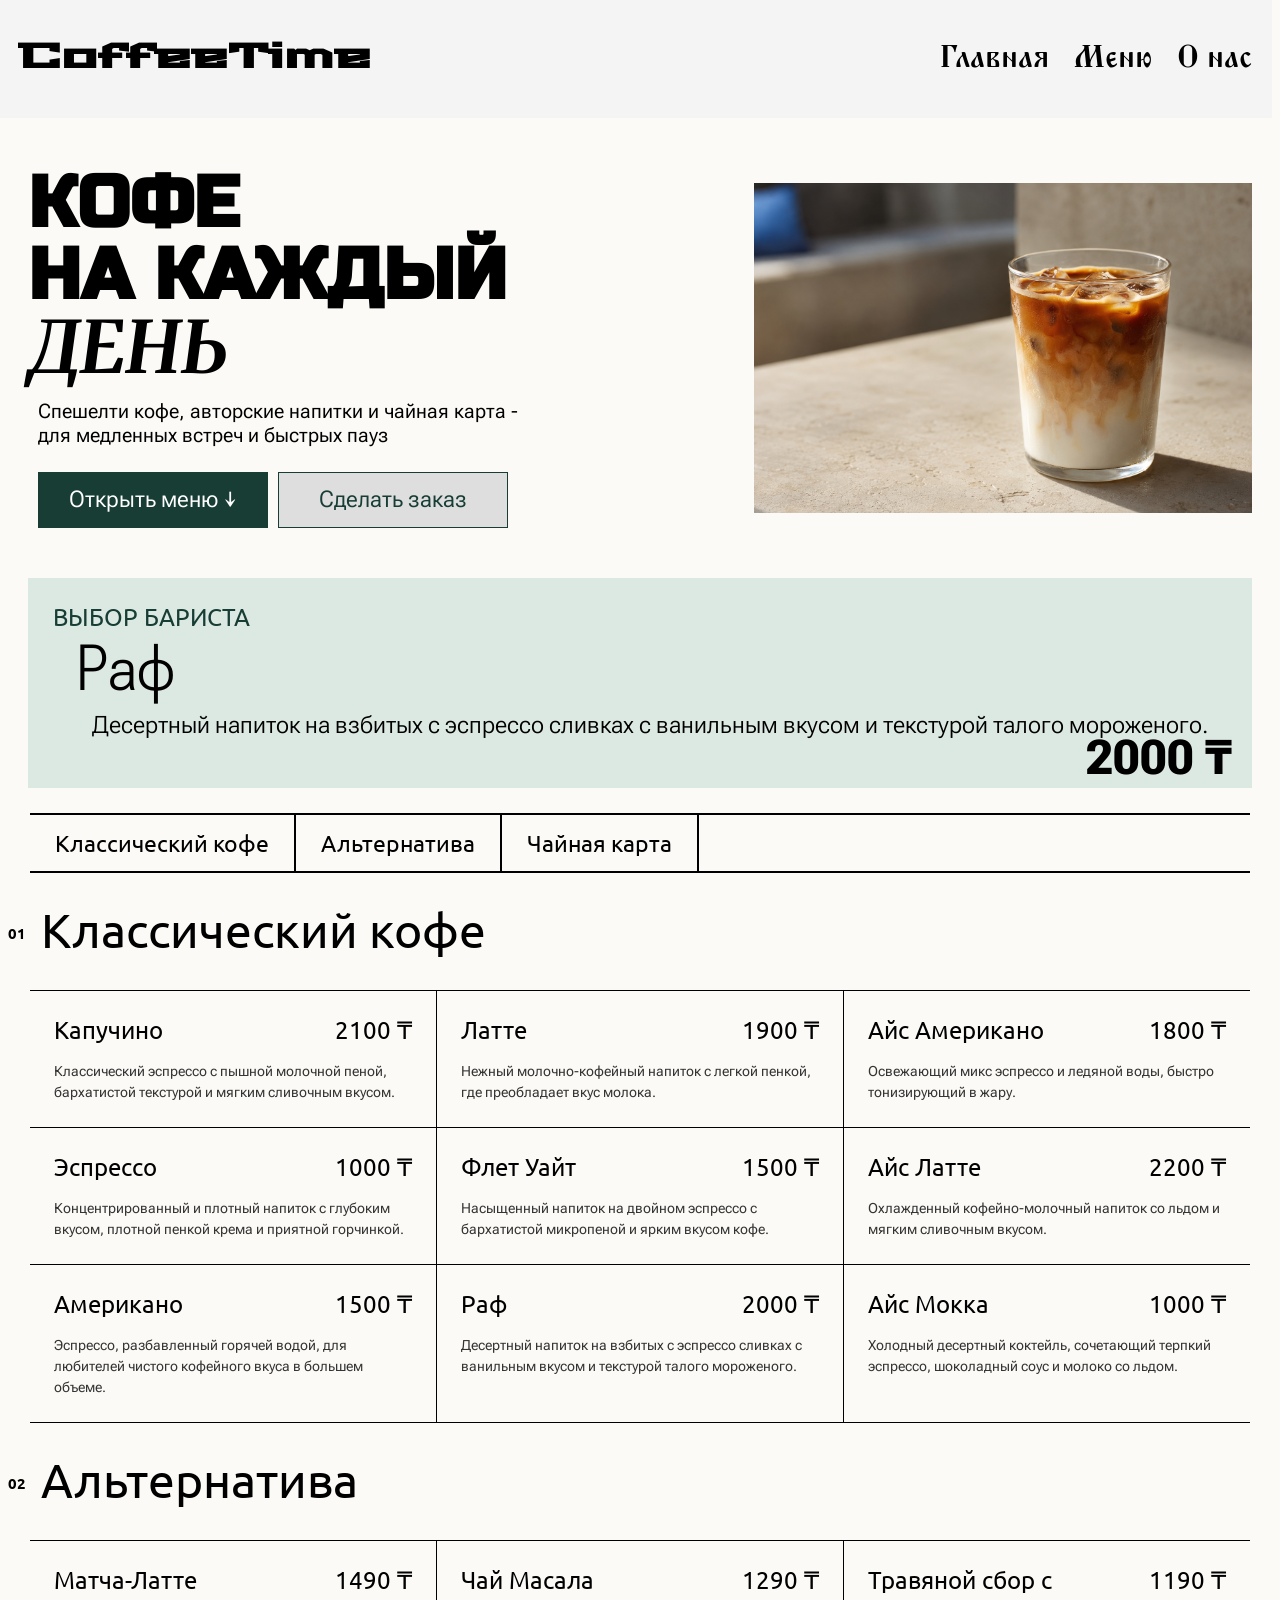
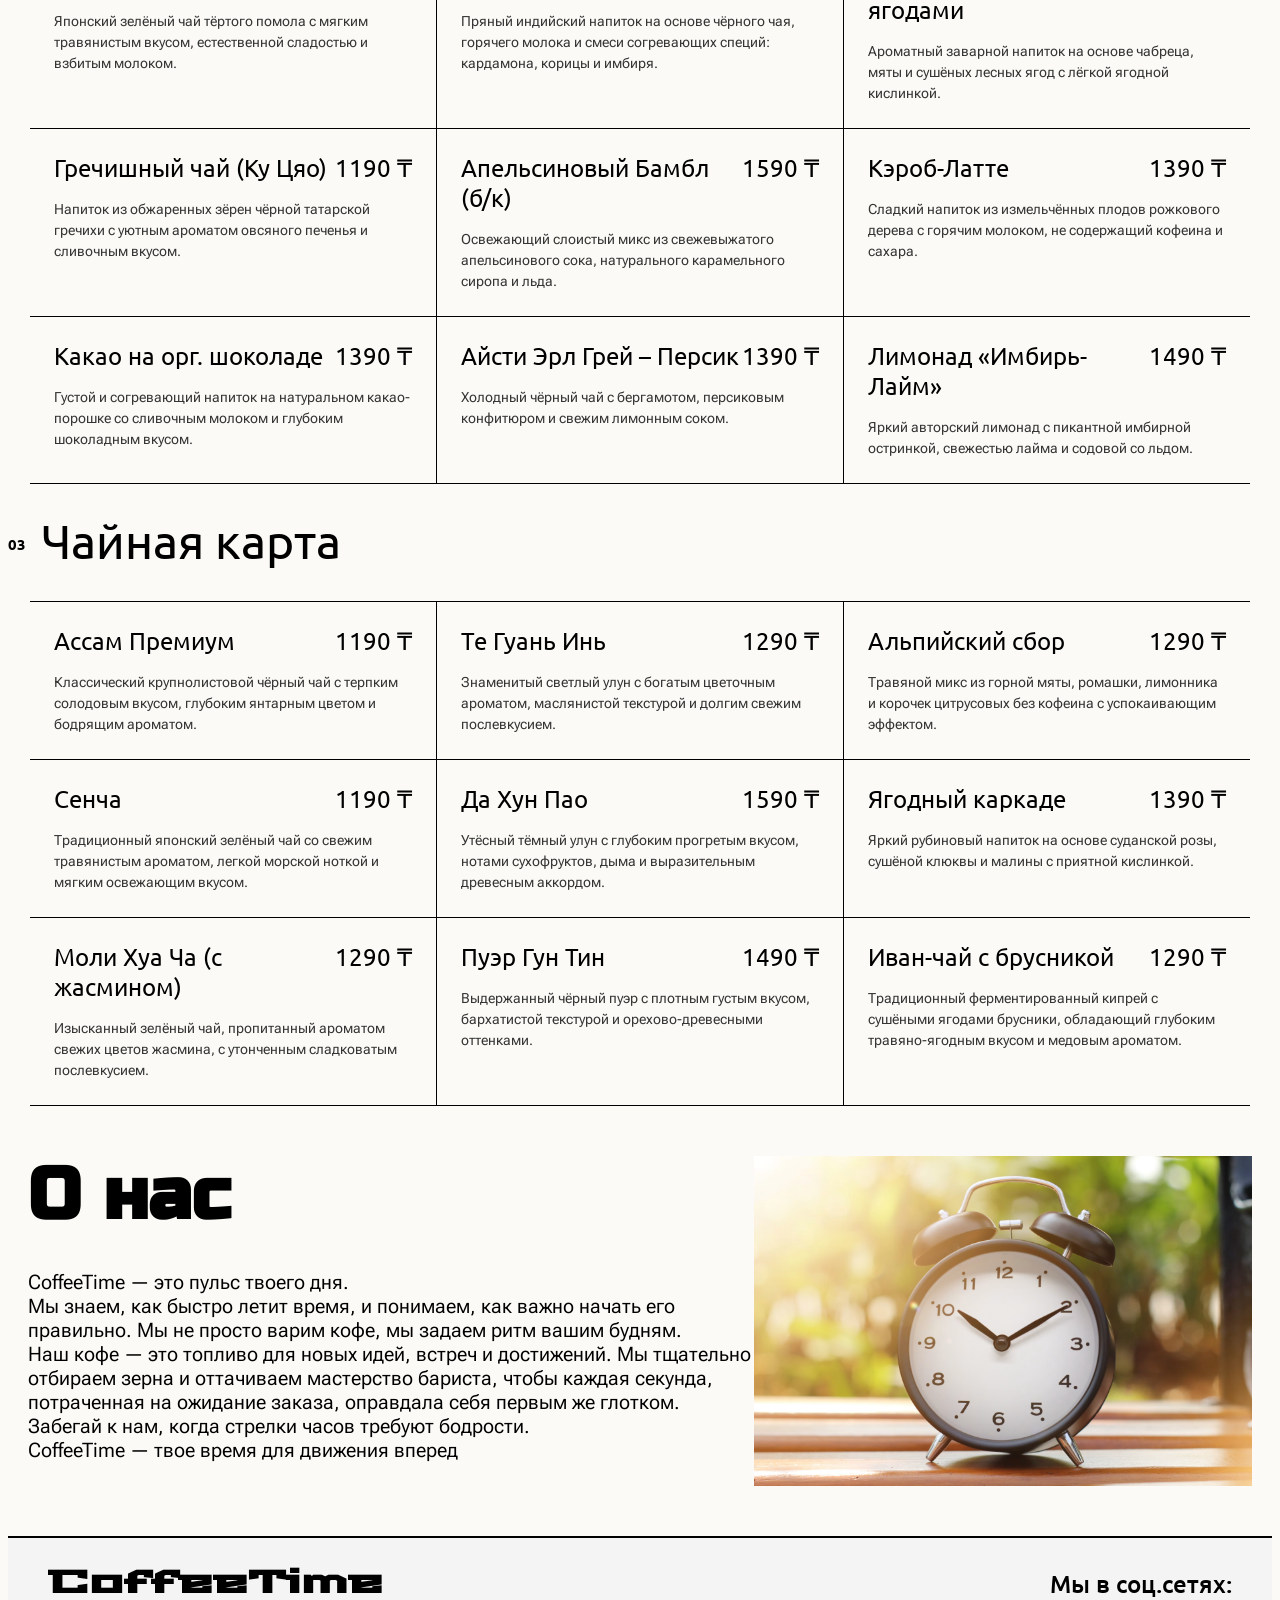
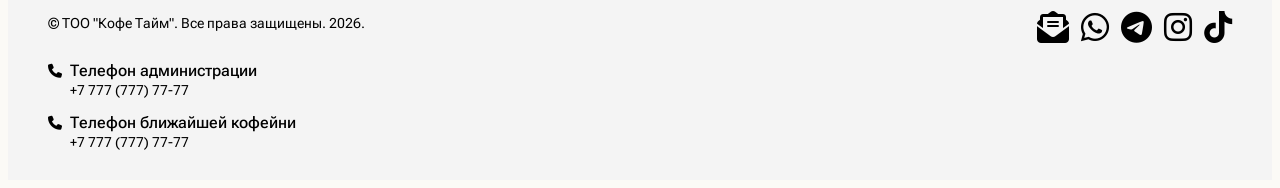
==== commit b4c005a6: "Updates./....." ====
--- a/index.html
+++ b/index.html
@@ -299,10 +299,10 @@
             <div class="footer-right">
                 <p class="social-title">Мы в соц.сетях:</p>
                 <div class="social-icons">
-                    <a href="#"><i class="fa-solid fa-envelope-open-text"></i></a>
-                    <a href="#"><i class="fa-brands fa-whatsapp"></i></a>
-                    <a href="#"><i class="fa-brands fa-telegram"></i></a>
-                    <a href="#"><i class="fa-brands fa-instagram"></i></a>
+                    <a href="mailto:glackus@lighsync.org"><i class="fa-solid fa-envelope-open-text"></i></a>
+                    <a href="https://wa.me/+77775031526"><i class="fa-brands fa-whatsapp"></i></a>
+                    <a href="https://t.me/nogai3"><i class="fa-brands fa-telegram"></i></a>
+                    <a href=""><i class="fa-brands fa-instagram"></i></a>
                     <a href="#"><i class="fa-brands fa-tiktok"></i></a>
                 </div>
             </div>
--- a/assets/styles/index.css
+++ b/assets/styles/index.css
@@ -31,7 +31,7 @@
 
 header, footer .logo {
     font-family: 'Stalinist One', monospace;
-    font-size: 32px;
+    font-size: 17px;
     color: #000000;
 }
 
@@ -302,7 +302,6 @@
     margin-top: -10px;
 }
 
-/* --- Стили для нового Футера --- */
 footer {
     display: flex;
     justify-content: space-between;
@@ -310,7 +309,7 @@
     background-color: #f4f4f4;
     padding: 30px 40px;
     margin-top: 50px;
-    border-top: 5px solid #0099ff; /* Синяя полоса сверху, как на макете */
+    border-top: 2px solid #000000;
     color: #000000;
 }
 
@@ -321,7 +320,7 @@
 }
 
 .footer-left .logo {
-    font-size: 56px; /* Увеличенный размер логотипа */
+    font-size: 32px;
     font-family: 'Stalinist One', monospace;
     margin: 0;
     line-height: 1;
@@ -361,7 +360,7 @@
 .phone-number {
     font-family: 'Roboto Flex', monospace;
     font-size: 14px;
-    margin-left: 22px; /* Выравнивание текста под текст (сдвиг от иконки) */
+    margin-left: 22px;
 }
 
 .footer-right {
@@ -385,16 +384,15 @@
 
 .social-icons a {
     color: #000000;
-    font-size: 32px; /* Размер иконок соцсетей */
+    font-size: 32px;
     text-decoration: none;
     transition: 0.2s ease;
 }
 
 .social-icons a:hover {
-    color: #555555; /* Легкое посветление при наведении */
-}
-
-/* Адаптивность футера для телефонов */
+    color: #555555;
+}
+
 @media (max-width: 768px) {
     footer {
         flex-direction: column;
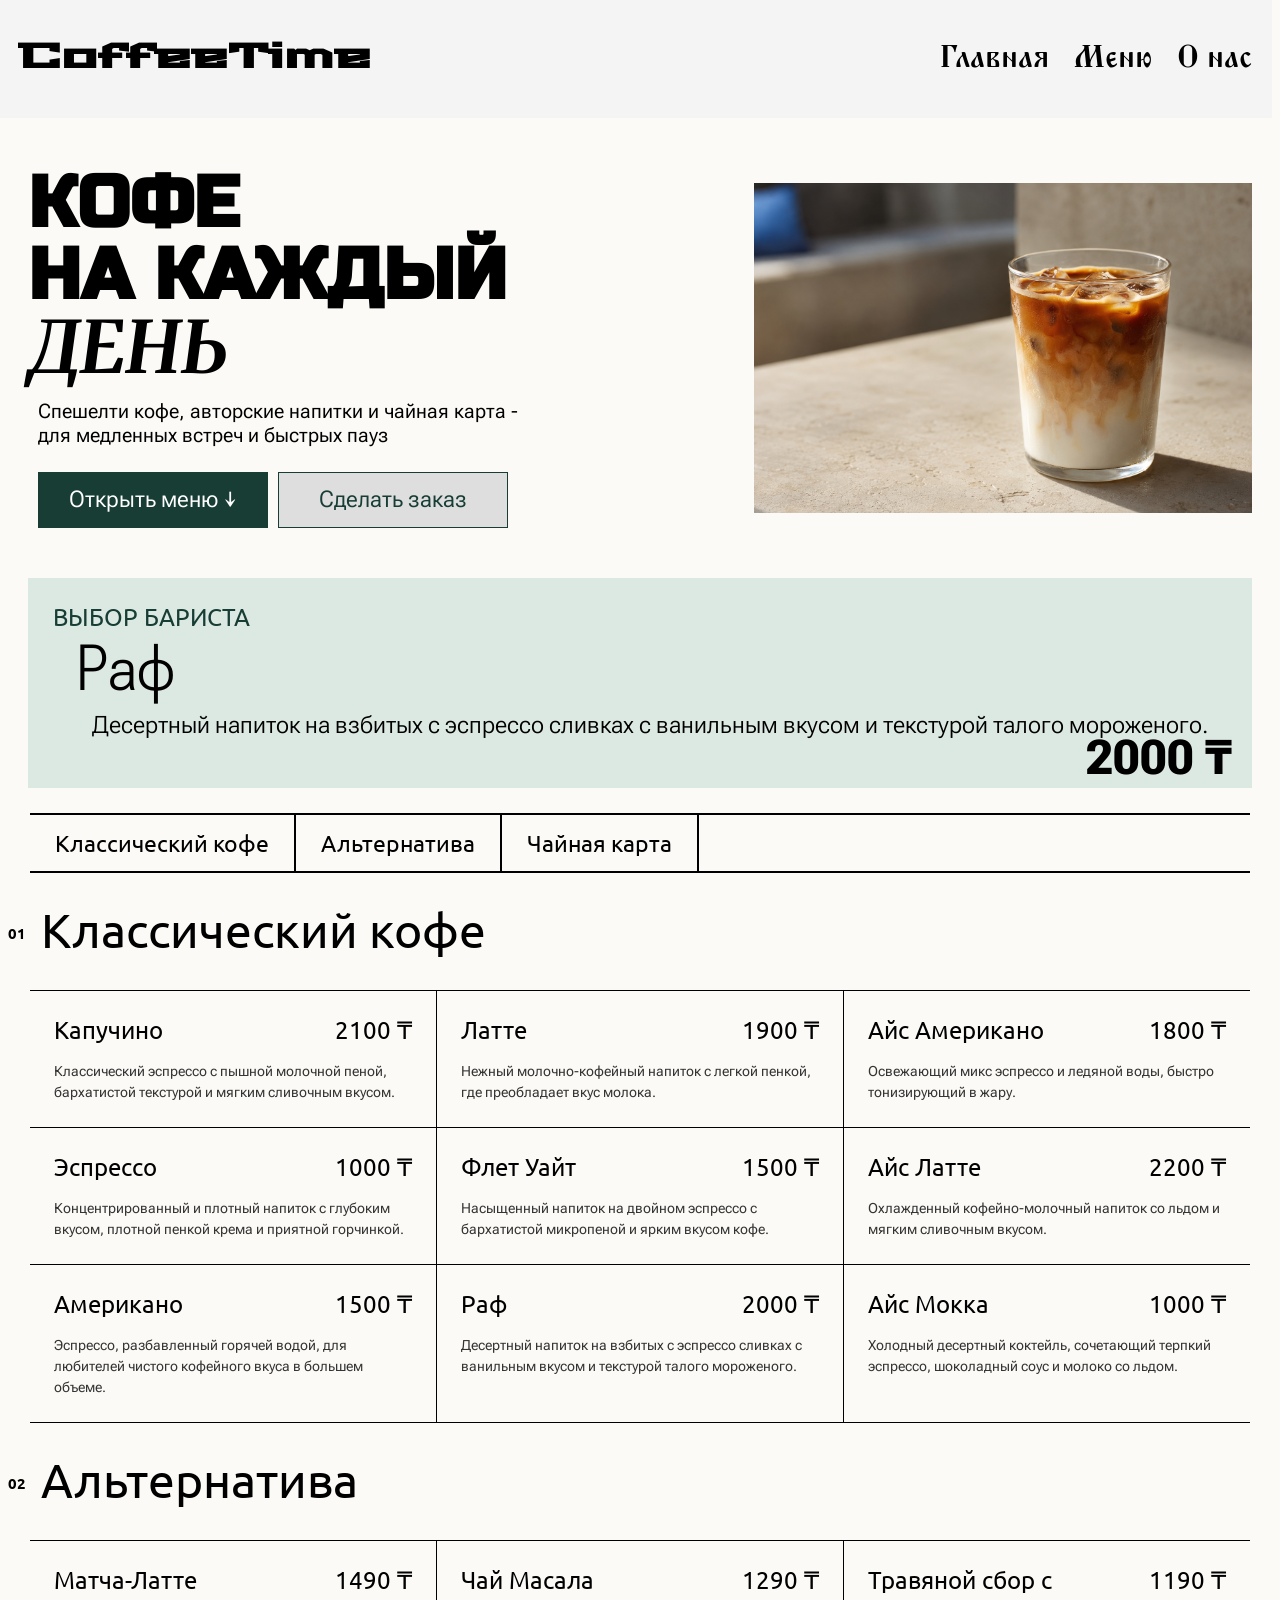
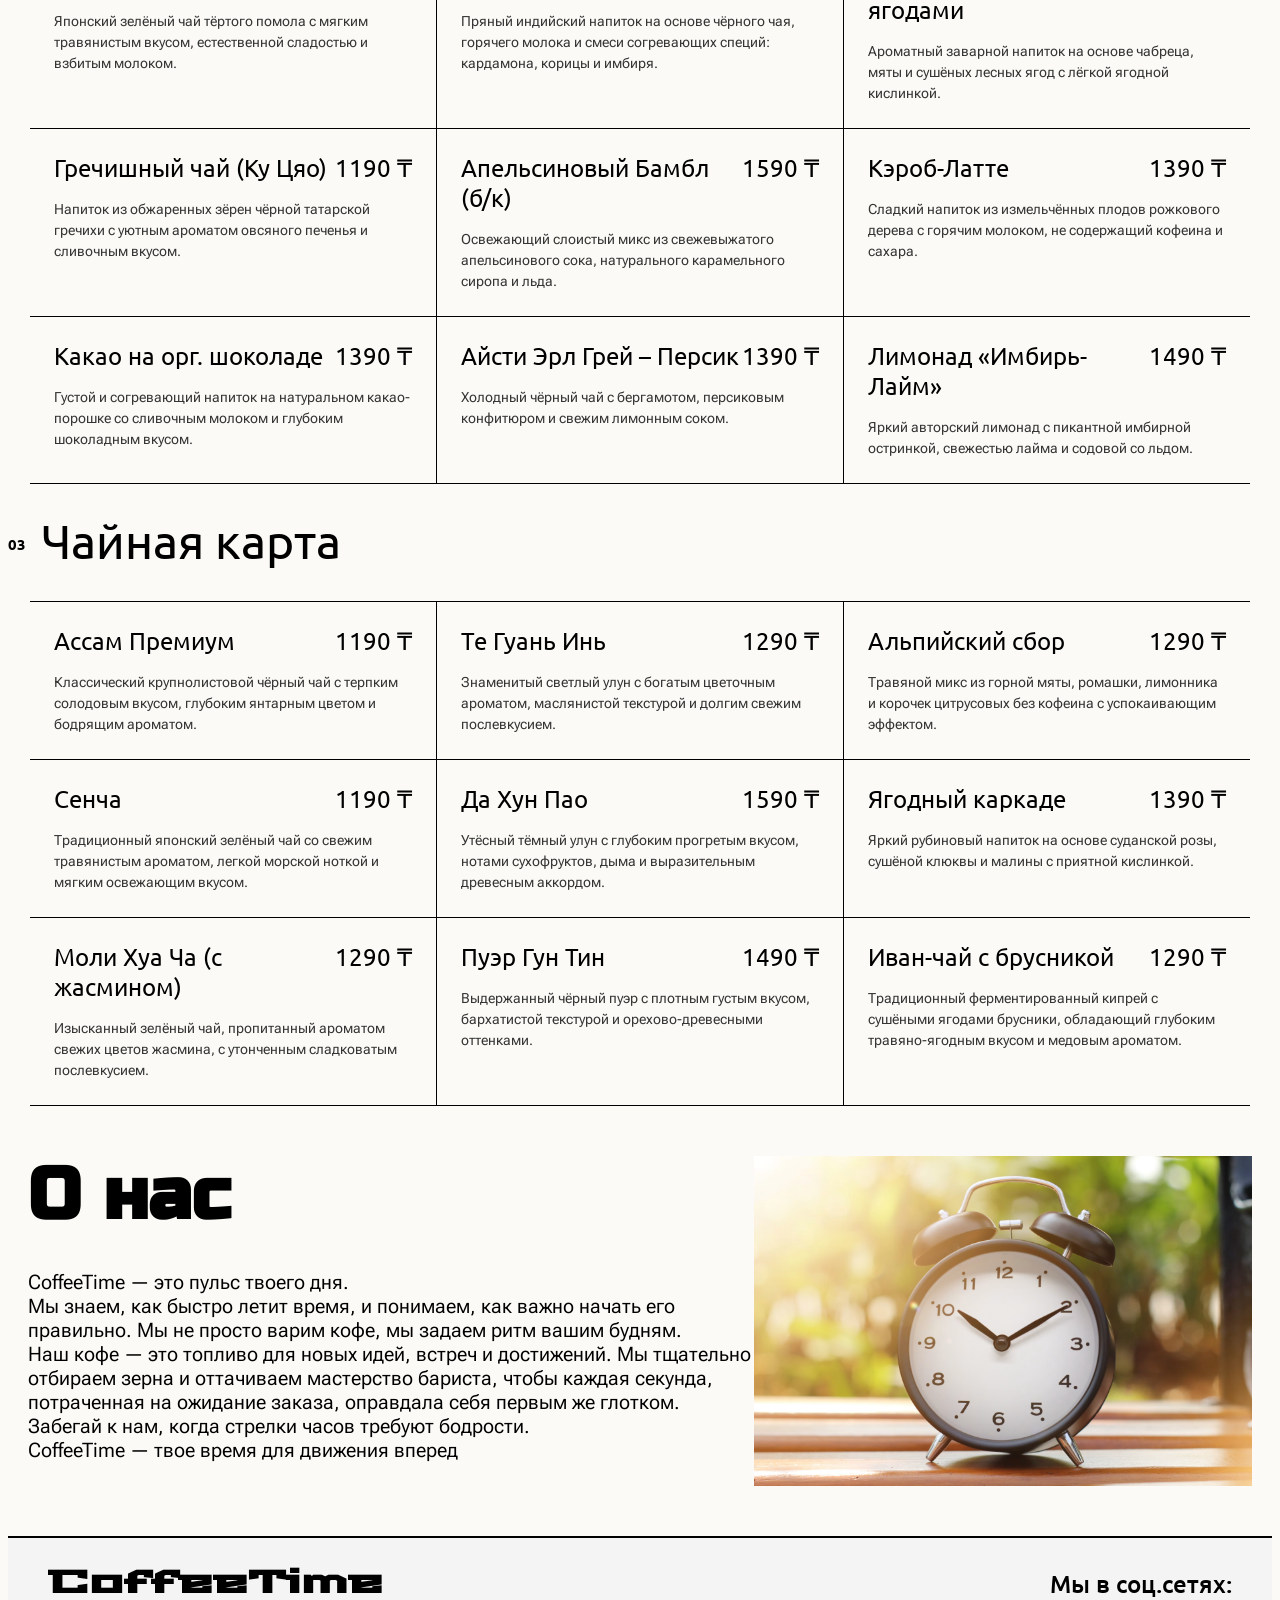
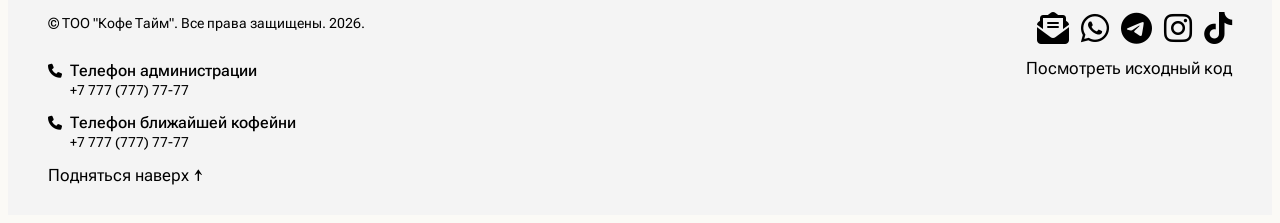
==== commit 485056a3: "jhdaslfjla" ====
--- a/index.html
+++ b/index.html
@@ -294,6 +294,7 @@
                         <span class="phone-number">+7 777 (777) 77-77</span>
                     </div>
                 </div>
+                <a href="#main">Подняться наверх ↑</a>
             </div>
 
             <div class="footer-right">
@@ -305,6 +306,7 @@
                     <a href=""><i class="fa-brands fa-instagram"></i></a>
                     <a href="#"><i class="fa-brands fa-tiktok"></i></a>
                 </div>
+                <a href="https://github.com/nogai3/coffeetime-sw259">Посмотреть исходный код</a>
             </div>
         </footer>
         <script src="assets/scripts/barista.js"></script>
--- a/assets/styles/index.css
+++ b/assets/styles/index.css
@@ -332,6 +332,30 @@
     margin: 0 0 15px 0;
 }
 
+.footer-left a {
+    text-decoration: none;
+    font-family: 'Roboto Flex', monospace;
+    font-size: 17px;
+    color: #000000;
+}
+
+.footer-left a:hover {
+    text-decoration: underline;
+    color: #333333;
+}
+
+.footer-right a {
+    text-decoration: none;
+    font-family: 'Roboto Flex', monospace;
+    font-size: 17px;
+    color: #000000;
+}
+
+.footer-right a:hover {
+    text-decoration: underline;
+    color: #333333;
+}
+
 .contacts {
     display: flex;
     flex-direction: column;
